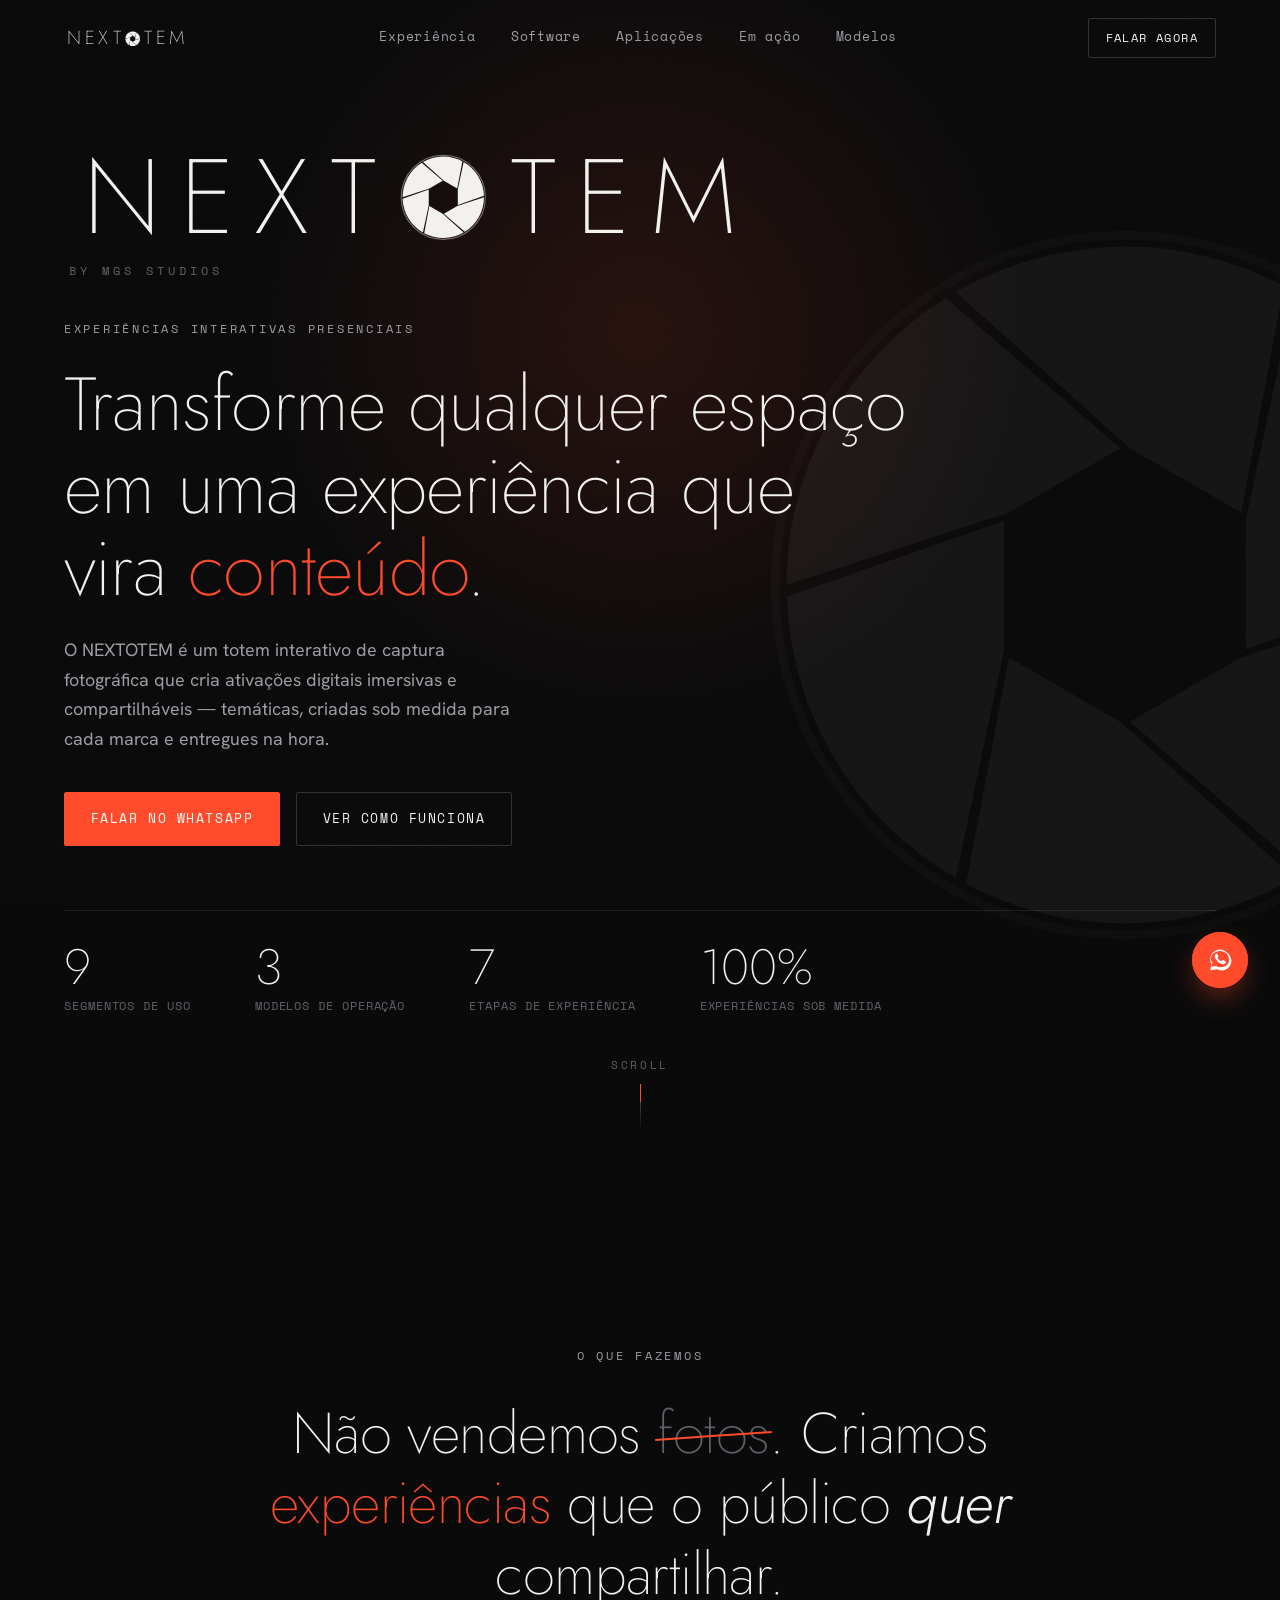
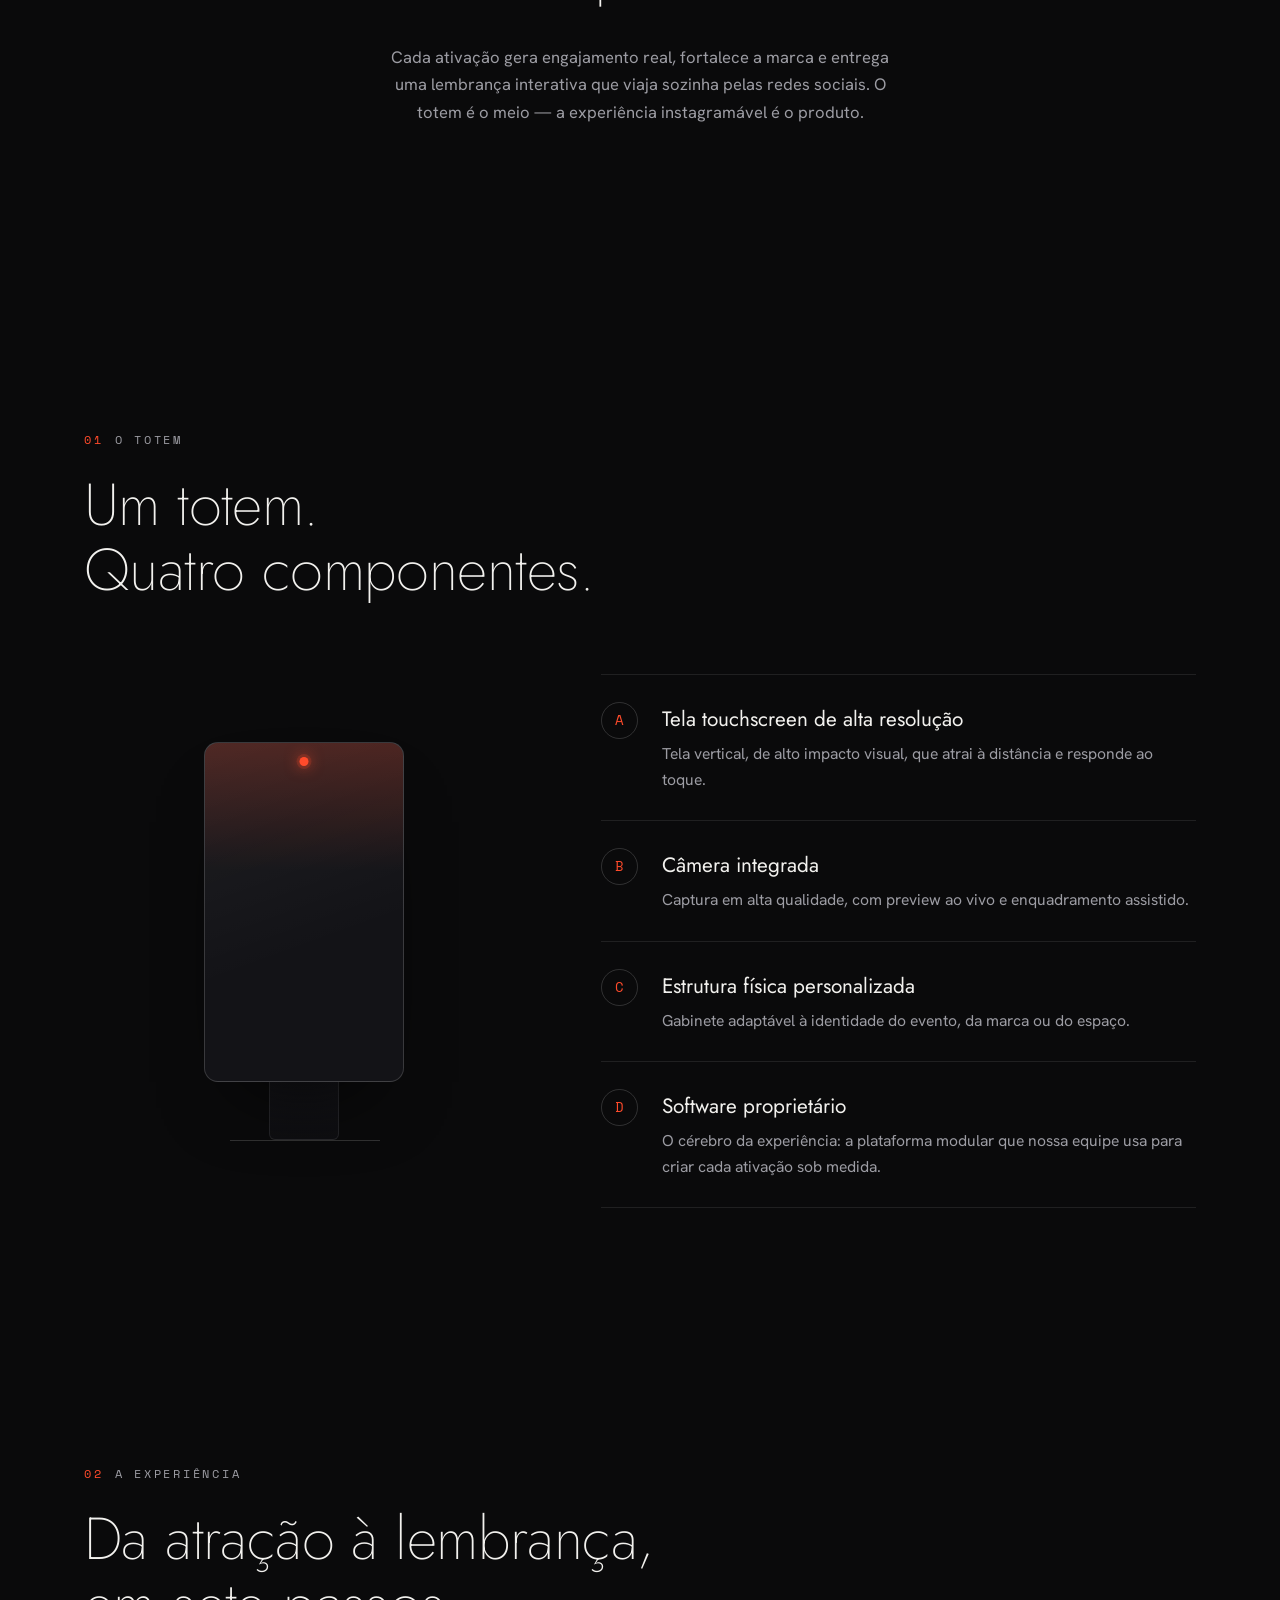
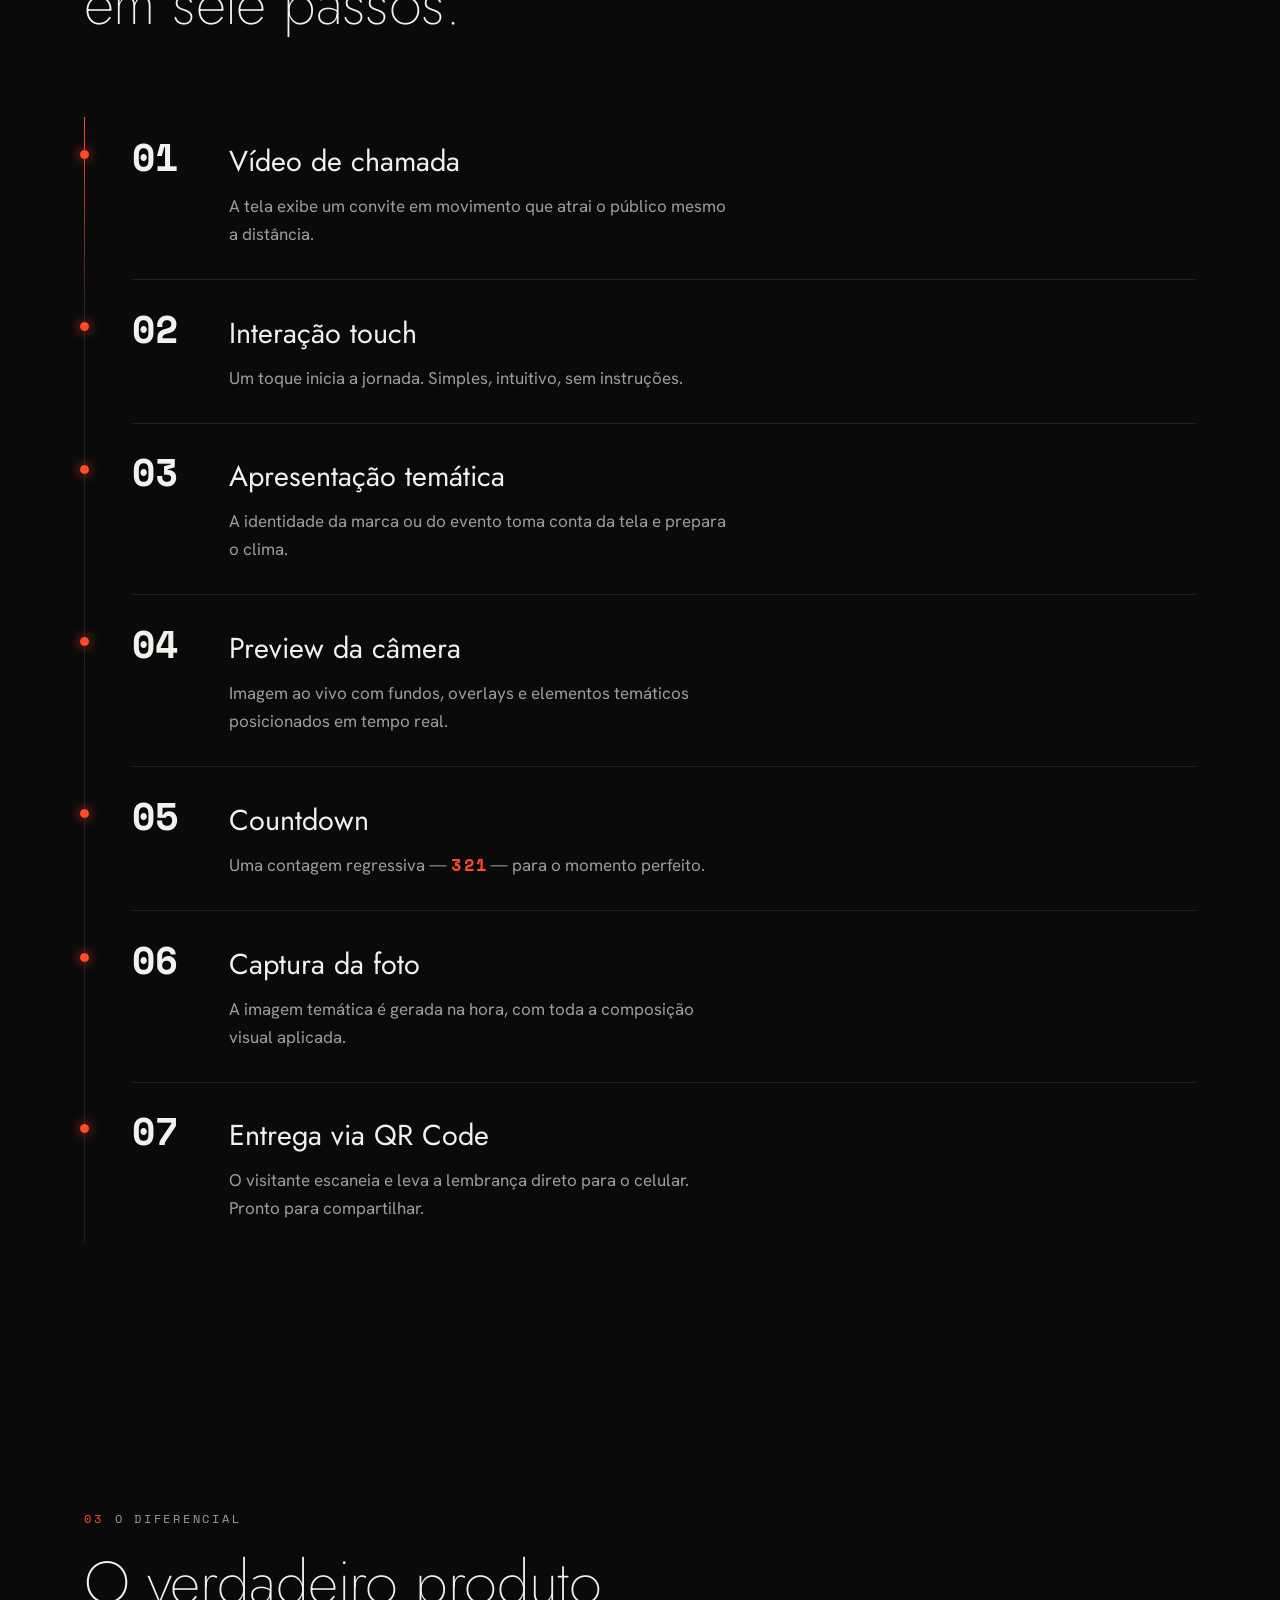
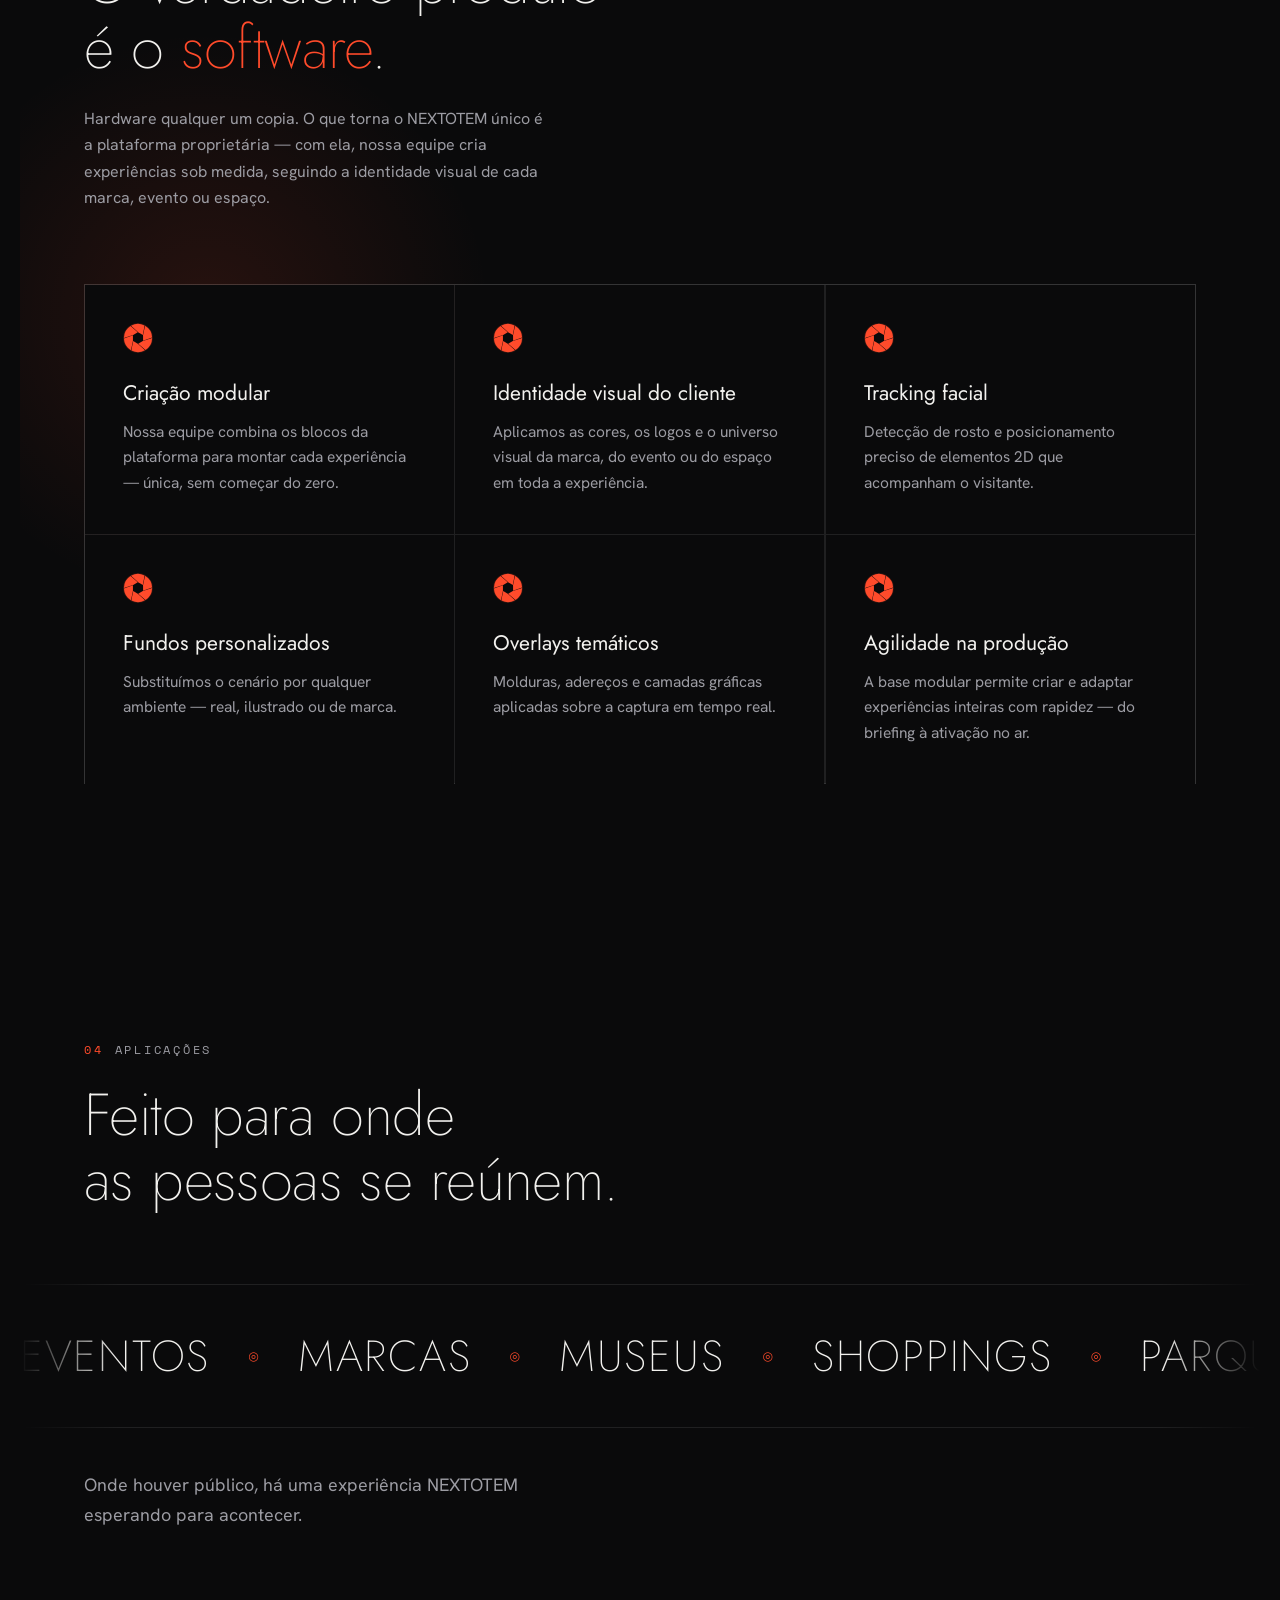
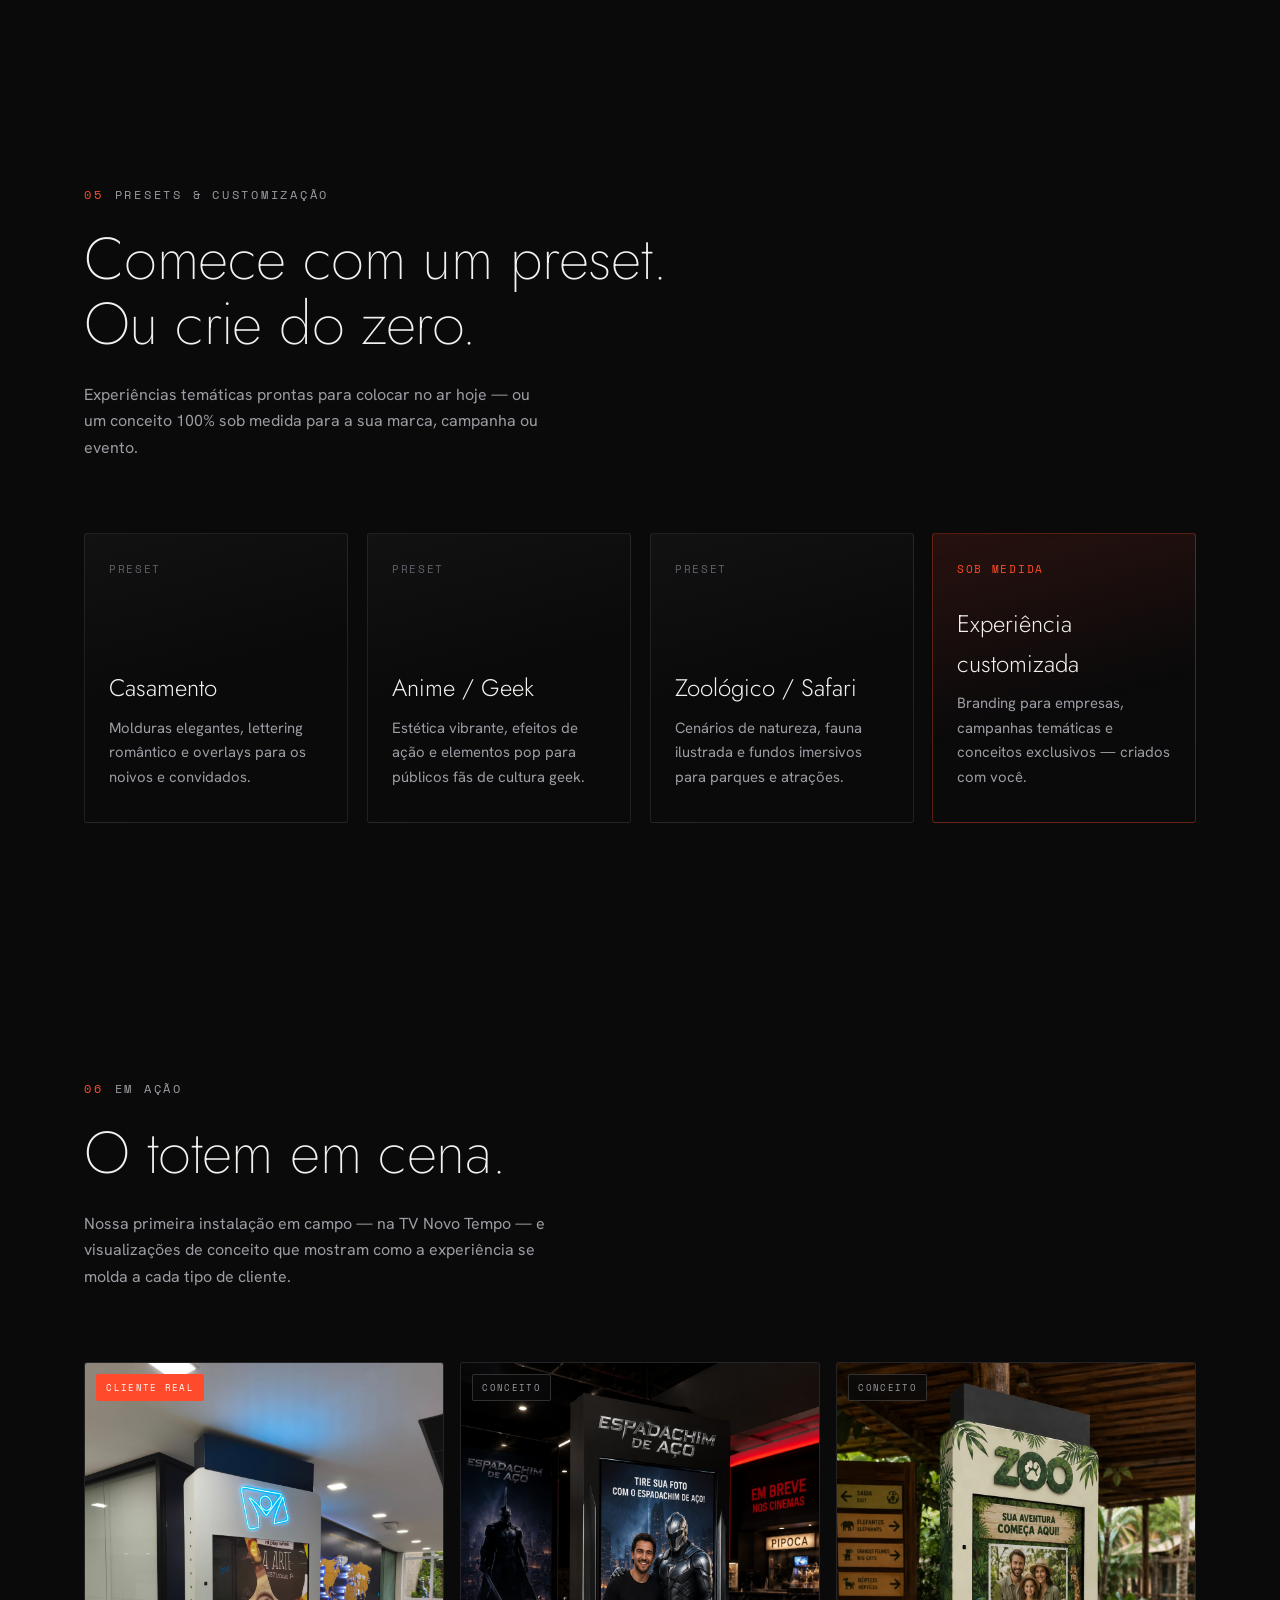
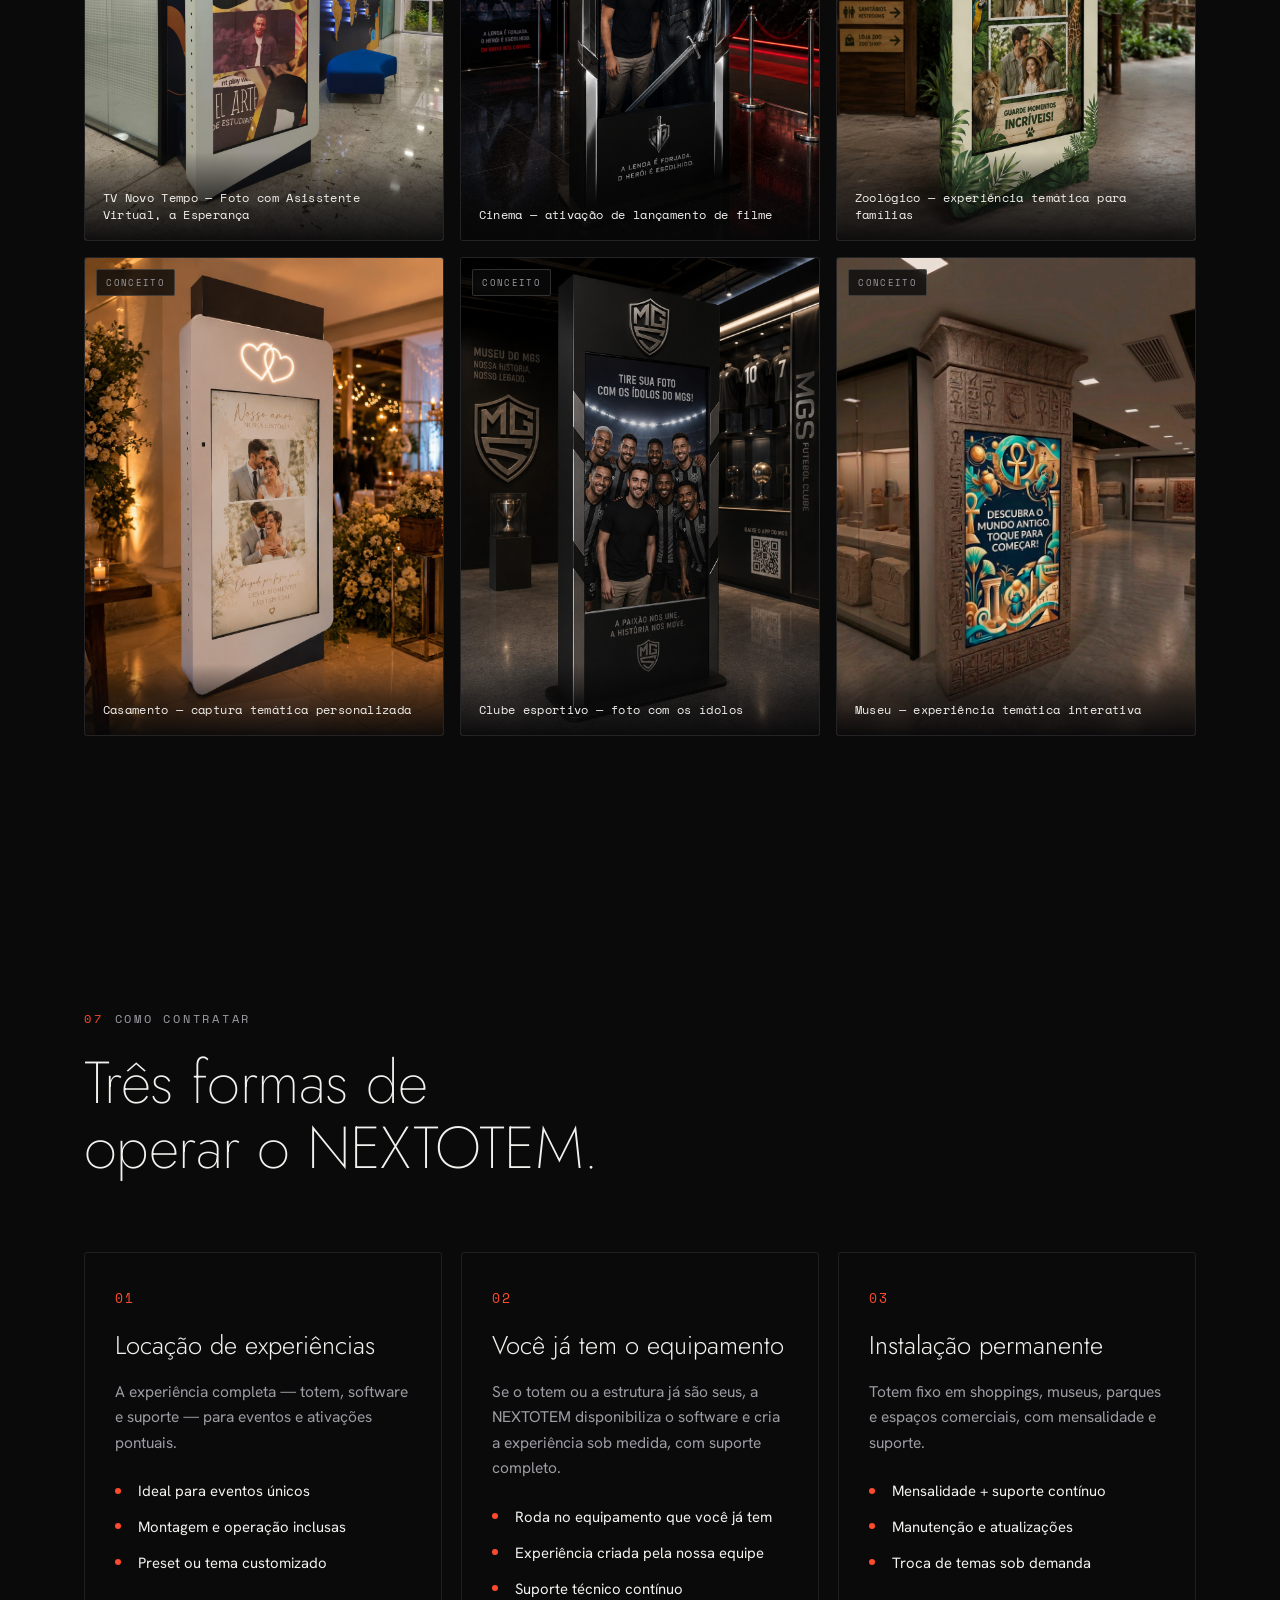
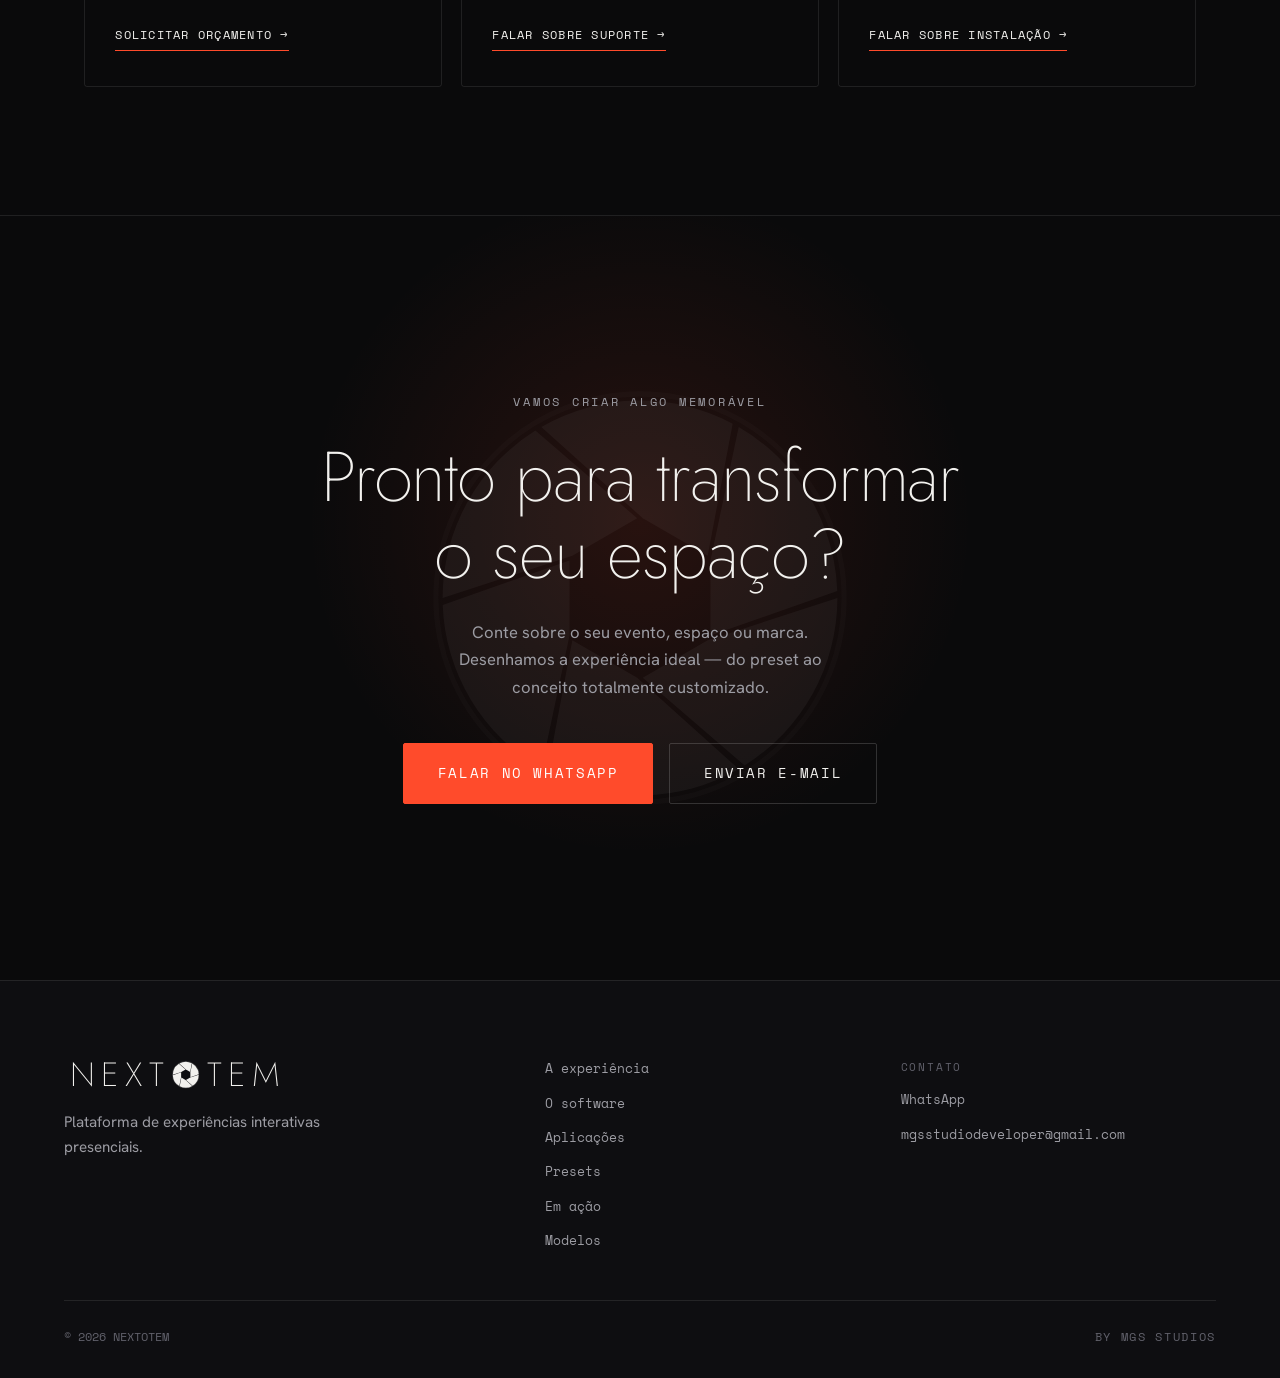
==== nextotem/index.html @ d9cb8518 "totem" ====
<!DOCTYPE html>
<html lang="pt-BR">
<head>
  <meta charset="UTF-8" />
  <meta name="viewport" content="width=device-width, initial-scale=1.0" />
  <title>NEXTOTEM — Experiências interativas presenciais</title>
  <meta name="description" content="O NEXTOTEM transforma espaços físicos em ativações digitais imersivas e compartilháveis. Totem interativo de captura fotográfica com software modular para eventos, marcas e instalações permanentes." />
  <meta name="theme-color" content="#0A0A0B" />

  <!-- Social / compartilhamento -->
  <meta property="og:type" content="website" />
  <meta property="og:url" content="https://renanmgs.github.io/nextotem/" />
  <meta property="og:title" content="NEXTOTEM — Experiências interativas presenciais" />
  <meta property="og:description" content="Transforme qualquer espaço em uma experiência que vira conteúdo. Totem interativo + software modular de captura fotográfica." />
  <meta property="og:image" content="https://renanmgs.github.io/nextotem/assets/og-image.png" />
  <meta name="twitter:card" content="summary_large_image" />

  <link rel="icon" type="image/svg+xml" href="favicon.svg" />

  <!-- Tipografia -->
  <link rel="preconnect" href="https://fonts.googleapis.com" />
  <link rel="preconnect" href="https://fonts.gstatic.com" crossorigin />
  <link href="https://fonts.googleapis.com/css2?family=Jost:wght@100;200;300;400;500&family=Hanken+Grotesk:wght@300;400;500;600&family=Space+Mono:wght@400;700&display=swap" rel="stylesheet" />

  <link rel="stylesheet" href="styles.css" />
</head>
<body>

<!-- ============================================================
     SVG reutilizável — íris de câmera (motivo da marca)
     ============================================================ -->
<svg width="0" height="0" aria-hidden="true" style="position:absolute">
  <defs>
    <symbol id="aperture" viewBox="0 0 100 100">
      <g class="aperture-blades">
        <path class="blade" d="M97 50 A47 47 0 0 1 74.91 89.86 L50.66 68.99 L66.11 60.07 Z" />
        <path class="blade" d="M97 50 A47 47 0 0 1 74.91 89.86 L50.66 68.99 L66.11 60.07 Z" transform="rotate(60 50 50)" />
        <path class="blade" d="M97 50 A47 47 0 0 1 74.91 89.86 L50.66 68.99 L66.11 60.07 Z" transform="rotate(120 50 50)" />
        <path class="blade" d="M97 50 A47 47 0 0 1 74.91 89.86 L50.66 68.99 L66.11 60.07 Z" transform="rotate(180 50 50)" />
        <path class="blade" d="M97 50 A47 47 0 0 1 74.91 89.86 L50.66 68.99 L66.11 60.07 Z" transform="rotate(240 50 50)" />
        <path class="blade" d="M97 50 A47 47 0 0 1 74.91 89.86 L50.66 68.99 L66.11 60.07 Z" transform="rotate(300 50 50)" />
      </g>
      <circle cx="50" cy="50" r="48.6" fill="none" stroke="currentColor" stroke-width="1.2" opacity="0.45" />
    </symbol>
  </defs>
</svg>

<!-- Texturas de fundo -->
<div class="grain" aria-hidden="true"></div>

<!-- ============================================================
     NAVEGAÇÃO
     ============================================================ -->
<header class="nav" id="nav">
  <a href="#topo" class="nav__brand" aria-label="NEXTOTEM — início">
    <span class="wordmark wordmark--sm">
      <span>NEXT</span>
      <svg class="wordmark__o" aria-hidden="true"><use href="#aperture" /></svg>
      <span>TEM</span>
    </span>
  </a>

  <nav class="nav__links" aria-label="Seções">
    <a href="#experiencia">Experiência</a>
    <a href="#software">Software</a>
    <a href="#aplicacoes">Aplicações</a>
    <a href="#em-acao">Em ação</a>
    <a href="#modelos">Modelos</a>
  </nav>

  <div class="nav__actions">
    <a href="#contato" class="btn btn--ghost btn--sm" data-whatsapp>Falar agora</a>
  </div>

  <button class="nav__toggle" id="navToggle" aria-label="Abrir menu" aria-expanded="false">
    <span></span><span></span>
  </button>
</header>

<!-- Menu mobile -->
<div class="mobile-menu" id="mobileMenu" aria-hidden="true">
  <a href="#experiencia">Experiência</a>
  <a href="#software">Software</a>
  <a href="#aplicacoes">Aplicações</a>
  <a href="#presets">Presets</a>
  <a href="#em-acao">Em ação</a>
  <a href="#modelos">Modelos</a>
  <a href="#contato" class="btn btn--solid" data-whatsapp>Falar no WhatsApp</a>
</div>

<main id="topo">

  <!-- ==========================================================
       HERO
       ========================================================== -->
  <section class="hero">
    <div class="hero__glow" aria-hidden="true"></div>
    <svg class="hero__aperture" aria-hidden="true"><use href="#aperture" /></svg>

    <div class="hero__inner">
      <div class="hero__wordmark reveal">
        <span class="wordmark wordmark--xl">
          <span>NEXT</span>
          <svg class="wordmark__o" aria-hidden="true"><use href="#aperture" /></svg>
          <span>TEM</span>
        </span>
        <span class="hero__bymgs">by MGS Studios</span>
      </div>

      <p class="eyebrow reveal" data-delay="1">Experiências interativas presenciais</p>

      <h1 class="hero__title reveal" data-delay="2">
        Transforme qualquer espaço<br />
        em uma experiência que<br />
        vira <span class="accent">conteúdo</span>.
      </h1>

      <p class="hero__lead reveal" data-delay="3">
        O NEXTOTEM é um totem interativo de captura fotográfica que cria
        ativações digitais imersivas e compartilháveis — temáticas,
        criadas sob medida para cada marca e entregues na hora.
      </p>

      <div class="hero__cta reveal" data-delay="4">
        <a href="#contato" class="btn btn--solid" data-whatsapp>Falar no WhatsApp</a>
        <a href="#experiencia" class="btn btn--ghost">Ver como funciona</a>
      </div>

      <ul class="hero__stats reveal" data-delay="5">
        <li><strong>9</strong><span>segmentos de uso</span></li>
        <li><strong>3</strong><span>modelos de operação</span></li>
        <li><strong>7</strong><span>etapas de experiência</span></li>
        <li><strong>100%</strong><span>experiências sob medida</span></li>
      </ul>
    </div>

    <a href="#manifesto" class="hero__scroll" aria-label="Rolar para baixo">
      <span>scroll</span>
      <span class="hero__scroll-line" aria-hidden="true"></span>
    </a>
  </section>

  <!-- ==========================================================
       MANIFESTO
       ========================================================== -->
  <section class="manifesto" id="manifesto">
    <p class="eyebrow reveal">O que fazemos</p>
    <h2 class="manifesto__text reveal">
      Não vendemos <span class="strike">fotos</span>.
      Criamos <span class="accent">experiências</span> que o público
      <em>quer</em> compartilhar.
    </h2>
    <p class="manifesto__sub reveal">
      Cada ativação gera engajamento real, fortalece a marca e entrega uma
      lembrança interativa que viaja sozinha pelas redes sociais. O totem é
      o meio — a experiência instagramável é o produto.
    </p>
  </section>

  <!-- ==========================================================
       ANATOMIA DO TOTEM
       ========================================================== -->
  <section class="section anatomy" id="totem">
    <div class="section__head">
      <p class="eyebrow reveal"><span class="num">01</span> O totem</p>
      <h2 class="section__title reveal">Um totem.<br />Quatro componentes.</h2>
    </div>

    <div class="anatomy__grid">
      <div class="anatomy__viz reveal" aria-hidden="true">
        <div class="totem-shape">
          <div class="totem-shape__screen">
            <span class="totem-shape__cam"></span>
            <div class="totem-shape__scan"></div>
          </div>
          <div class="totem-shape__base"></div>
        </div>
      </div>

      <ol class="anatomy__list">
        <li class="anatomy__item reveal">
          <span class="anatomy__idx">A</span>
          <div>
            <h3>Tela touchscreen de alta resolução</h3>
            <p>Tela vertical, de alto impacto visual, que atrai à distância e responde ao toque.</p>
          </div>
        </li>
        <li class="anatomy__item reveal">
          <span class="anatomy__idx">B</span>
          <div>
            <h3>Câmera integrada</h3>
            <p>Captura em alta qualidade, com preview ao vivo e enquadramento assistido.</p>
          </div>
        </li>
        <li class="anatomy__item reveal">
          <span class="anatomy__idx">C</span>
          <div>
            <h3>Estrutura física personalizada</h3>
            <p>Gabinete adaptável à identidade do evento, da marca ou do espaço.</p>
          </div>
        </li>
        <li class="anatomy__item reveal">
          <span class="anatomy__idx">D</span>
          <div>
            <h3>Software proprietário</h3>
            <p>O cérebro da experiência: a plataforma modular que nossa equipe usa para criar cada ativação sob medida.</p>
          </div>
        </li>
      </ol>
    </div>
  </section>

  <!-- ==========================================================
       A EXPERIÊNCIA — FLUXO DE 7 PASSOS
       ========================================================== -->
  <section class="section flow" id="experiencia">
    <div class="section__head">
      <p class="eyebrow reveal"><span class="num">02</span> A experiência</p>
      <h2 class="section__title reveal">Da atração à lembrança,<br />em sete passos.</h2>
    </div>

    <ol class="flow__steps">
      <li class="flow__step reveal">
        <span class="flow__num">01</span>
        <div class="flow__body">
          <h3>Vídeo de chamada</h3>
          <p>A tela exibe um convite em movimento que atrai o público mesmo a distância.</p>
        </div>
      </li>
      <li class="flow__step reveal">
        <span class="flow__num">02</span>
        <div class="flow__body">
          <h3>Interação touch</h3>
          <p>Um toque inicia a jornada. Simples, intuitivo, sem instruções.</p>
        </div>
      </li>
      <li class="flow__step reveal">
        <span class="flow__num">03</span>
        <div class="flow__body">
          <h3>Apresentação temática</h3>
          <p>A identidade da marca ou do evento toma conta da tela e prepara o clima.</p>
        </div>
      </li>
      <li class="flow__step reveal">
        <span class="flow__num">04</span>
        <div class="flow__body">
          <h3>Preview da câmera</h3>
          <p>Imagem ao vivo com fundos, overlays e elementos temáticos posicionados em tempo real.</p>
        </div>
      </li>
      <li class="flow__step flow__step--count reveal">
        <span class="flow__num">05</span>
        <div class="flow__body">
          <h3>Countdown</h3>
          <p>Uma contagem regressiva — <span class="countdown" aria-hidden="true"><b>3</b><b>2</b><b>1</b></span> — para o momento perfeito.</p>
        </div>
      </li>
      <li class="flow__step reveal">
        <span class="flow__num">06</span>
        <div class="flow__body">
          <h3>Captura da foto</h3>
          <p>A imagem temática é gerada na hora, com toda a composição visual aplicada.</p>
        </div>
      </li>
      <li class="flow__step flow__step--last reveal">
        <span class="flow__num">07</span>
        <div class="flow__body">
          <h3>Entrega via QR Code</h3>
          <p>O visitante escaneia e leva a lembrança direto para o celular. Pronto para compartilhar.</p>
        </div>
      </li>
    </ol>
  </section>

  <!-- ==========================================================
       O SOFTWARE — DIFERENCIAL
       ========================================================== -->
  <section class="section software" id="software">
    <div class="software__glow" aria-hidden="true"></div>
    <div class="section__head">
      <p class="eyebrow reveal"><span class="num">03</span> O diferencial</p>
      <h2 class="section__title reveal">O verdadeiro produto<br />é o <span class="accent">software</span>.</h2>
      <p class="section__intro reveal">
        Hardware qualquer um copia. O que torna o NEXTOTEM único é a plataforma
        proprietária — com ela, nossa equipe cria experiências sob medida,
        seguindo a identidade visual de cada marca, evento ou espaço.
      </p>
    </div>

    <div class="feature-grid">
      <article class="feature reveal">
        <svg class="feature__icon" aria-hidden="true"><use href="#aperture" /></svg>
        <h3>Criação modular</h3>
        <p>Nossa equipe combina os blocos da plataforma para montar cada experiência — única, sem começar do zero.</p>
      </article>
      <article class="feature reveal">
        <svg class="feature__icon" aria-hidden="true"><use href="#aperture" /></svg>
        <h3>Identidade visual do cliente</h3>
        <p>Aplicamos as cores, os logos e o universo visual da marca, do evento ou do espaço em toda a experiência.</p>
      </article>
      <article class="feature reveal">
        <svg class="feature__icon" aria-hidden="true"><use href="#aperture" /></svg>
        <h3>Tracking facial</h3>
        <p>Detecção de rosto e posicionamento preciso de elementos 2D que acompanham o visitante.</p>
      </article>
      <article class="feature reveal">
        <svg class="feature__icon" aria-hidden="true"><use href="#aperture" /></svg>
        <h3>Fundos personalizados</h3>
        <p>Substituímos o cenário por qualquer ambiente — real, ilustrado ou de marca.</p>
      </article>
      <article class="feature reveal">
        <svg class="feature__icon" aria-hidden="true"><use href="#aperture" /></svg>
        <h3>Overlays temáticos</h3>
        <p>Molduras, adereços e camadas gráficas aplicadas sobre a captura em tempo real.</p>
      </article>
      <article class="feature reveal">
        <svg class="feature__icon" aria-hidden="true"><use href="#aperture" /></svg>
        <h3>Agilidade na produção</h3>
        <p>A base modular permite criar e adaptar experiências inteiras com rapidez — do briefing à ativação no ar.</p>
      </article>
    </div>
  </section>

  <!-- ==========================================================
       APLICAÇÕES — MARQUEE
       ========================================================== -->
  <section class="section applications" id="aplicacoes">
    <div class="section__head">
      <p class="eyebrow reveal"><span class="num">04</span> Aplicações</p>
      <h2 class="section__title reveal">Feito para onde<br />as pessoas se reúnem.</h2>
    </div>

    <div class="marquee" aria-label="Segmentos de aplicação">
      <div class="marquee__track">
        <span>Eventos</span><span class="dot">&#9678;</span>
        <span>Marcas</span><span class="dot">&#9678;</span>
        <span>Museus</span><span class="dot">&#9678;</span>
        <span>Shoppings</span><span class="dot">&#9678;</span>
        <span>Parques</span><span class="dot">&#9678;</span>
        <span>Estádios</span><span class="dot">&#9678;</span>
        <span>Cinemas</span><span class="dot">&#9678;</span>
        <span>Igrejas</span><span class="dot">&#9678;</span>
        <span>Ativações promocionais</span><span class="dot">&#9678;</span>
        <!-- duplicado para loop contínuo -->
        <span aria-hidden="true">Eventos</span><span class="dot" aria-hidden="true">&#9678;</span>
        <span aria-hidden="true">Marcas</span><span class="dot" aria-hidden="true">&#9678;</span>
        <span aria-hidden="true">Museus</span><span class="dot" aria-hidden="true">&#9678;</span>
        <span aria-hidden="true">Shoppings</span><span class="dot" aria-hidden="true">&#9678;</span>
        <span aria-hidden="true">Parques</span><span class="dot" aria-hidden="true">&#9678;</span>
        <span aria-hidden="true">Estádios</span><span class="dot" aria-hidden="true">&#9678;</span>
        <span aria-hidden="true">Cinemas</span><span class="dot" aria-hidden="true">&#9678;</span>
        <span aria-hidden="true">Igrejas</span><span class="dot" aria-hidden="true">&#9678;</span>
        <span aria-hidden="true">Ativações promocionais</span><span class="dot" aria-hidden="true">&#9678;</span>
      </div>
    </div>

    <p class="applications__note reveal">
      Onde houver público, há uma experiência NEXTOTEM esperando para acontecer.
    </p>
  </section>

  <!-- ==========================================================
       PRESETS
       ========================================================== -->
  <section class="section presets" id="presets">
    <div class="section__head">
      <p class="eyebrow reveal"><span class="num">05</span> Presets &amp; customização</p>
      <h2 class="section__title reveal">Comece com um preset.<br />Ou crie do zero.</h2>
      <p class="section__intro reveal">
        Experiências temáticas prontas para colocar no ar hoje — ou um conceito
        100% sob medida para a sua marca, campanha ou evento.
      </p>
    </div>

    <div class="presets__grid">
      <article class="preset-card reveal">
        <span class="preset-card__tag">Preset</span>
        <h3>Casamento</h3>
        <p>Molduras elegantes, lettering romântico e overlays para os noivos e convidados.</p>
      </article>
      <article class="preset-card reveal">
        <span class="preset-card__tag">Preset</span>
        <h3>Anime / Geek</h3>
        <p>Estética vibrante, efeitos de ação e elementos pop para públicos fãs de cultura geek.</p>
      </article>
      <article class="preset-card reveal">
        <span class="preset-card__tag">Preset</span>
        <h3>Zoológico / Safari</h3>
        <p>Cenários de natureza, fauna ilustrada e fundos imersivos para parques e atrações.</p>
      </article>
      <article class="preset-card preset-card--custom reveal">
        <span class="preset-card__tag preset-card__tag--accent">Sob medida</span>
        <h3>Experiência customizada</h3>
        <p>Branding para empresas, campanhas temáticas e conceitos exclusivos — criados com você.</p>
      </article>
    </div>
  </section>

  <!-- ==========================================================
       EM AÇÃO — O TOTEM EM CENA
       ==========================================================
       Galeria masonry: cada mídia mantém sua proporção original,
       sem corte. As imagens ficam em  assets/showcase/

       Cada <figure class="shot"> tem:
         - <span class="shot__tag">                  -> selo "Conceito"
           <span class="shot__tag shot__tag--real">  -> selo "Cliente real"
         - <img class="shot__img">                   -> a imagem
         - <figcaption class="shot__cap">            -> a legenda

       Para usar VÍDEO no lugar da imagem, troque o <img> por:
         <video class="shot__img" autoplay muted loop playsinline
                preload="metadata" poster="assets/showcase/capa.jpg">
           <source src="assets/showcase/arquivo.webm" type="video/webm">
         </video>
       ========================================================== -->
  <section class="section showcase" id="em-acao">
    <div class="section__head">
      <p class="eyebrow reveal"><span class="num">06</span> Em ação</p>
      <h2 class="section__title reveal">O totem em cena.</h2>
      <p class="section__intro reveal">
        Nossa primeira instalação em campo — na TV Novo Tempo — e visualizações
        de conceito que mostram como a experiência se molda a cada tipo de cliente.
      </p>
    </div>

    <div class="shot-grid">
      <figure class="shot reveal">
        <span class="shot__tag shot__tag--real">Cliente real</span>
        <div class="shot__media">
          <img class="shot__img" src="assets/showcase/totem_NT.jpeg"
               alt="Totem NEXTOTEM instalado no hall da TV Novo Tempo" loading="lazy">
        </div>
        <figcaption class="shot__cap">TV Novo Tempo — Foto com Asisstente Virtual, a Esperança</figcaption>
      </figure>

      <figure class="shot reveal">
        <span class="shot__tag">Conceito</span>
        <div class="shot__media">
          <img class="shot__img" src="assets/showcase/casamento.jpg"
               alt="Totem NEXTOTEM com tema de casamento em uma recepção" loading="lazy">
        </div>
        <figcaption class="shot__cap">Casamento — captura temática personalizada</figcaption>
      </figure>

      <figure class="shot reveal">
        <span class="shot__tag">Conceito</span>
        <div class="shot__media">
          <img class="shot__img" src="assets/showcase/cinema.jpg"
               alt="Totem NEXTOTEM em ação de lançamento de filme em um cinema" loading="lazy">
        </div>
        <figcaption class="shot__cap">Cinema — ativação de lançamento de filme</figcaption>
      </figure>

      <figure class="shot reveal">
        <span class="shot__tag">Conceito</span>
        <div class="shot__media">
          <img class="shot__img" src="assets/showcase/time.jpg"
               alt="Totem NEXTOTEM com tema de clube de futebol" loading="lazy">
        </div>
        <figcaption class="shot__cap">Clube esportivo — foto com os ídolos</figcaption>
      </figure>

      <figure class="shot reveal">
        <span class="shot__tag">Conceito</span>
        <div class="shot__media">
          <img class="shot__img" src="assets/showcase/zoo.jpg"
               alt="Totem NEXTOTEM com tema de zoológico" loading="lazy">
        </div>
        <figcaption class="shot__cap">Zoológico — experiência temática para famílias</figcaption>
      </figure>

      <figure class="shot reveal">
        <span class="shot__tag">Conceito</span>
        <div class="shot__media">
          <img class="shot__img" src="assets/showcase/museu.jpg"
               alt="Totem NEXTOTEM com tema de museu e mundo antigo" loading="lazy">
        </div>
        <figcaption class="shot__cap">Museu — experiência temática interativa</figcaption>
      </figure>
    </div>
  </section>

  <!-- ==========================================================
       MODELOS DE CONTRATAÇÃO
       ========================================================== -->
  <section class="section models" id="modelos">
    <div class="section__head">
      <p class="eyebrow reveal"><span class="num">07</span> Como contratar</p>
      <h2 class="section__title reveal">Três formas de<br />operar o NEXTOTEM.</h2>
    </div>

    <div class="models__grid">
      <article class="model-card reveal">
        <span class="model-card__num">01</span>
        <h3>Locação de experiências</h3>
        <p>A experiência completa — totem, software e suporte — para eventos e ativações pontuais.</p>
        <ul>
          <li>Ideal para eventos únicos</li>
          <li>Montagem e operação inclusas</li>
          <li>Preset ou tema customizado</li>
        </ul>
        <a href="#contato" class="model-card__link" data-whatsapp>Solicitar orçamento</a>
      </article>

      <article class="model-card reveal">
        <span class="model-card__num">02</span>
        <h3>Você já tem o equipamento</h3>
        <p>Se o totem ou a estrutura já são seus, a NEXTOTEM disponibiliza o software e cria a experiência sob medida, com suporte completo.</p>
        <ul>
          <li>Roda no equipamento que você já tem</li>
          <li>Experiência criada pela nossa equipe</li>
          <li>Suporte técnico contínuo</li>
        </ul>
        <a href="#contato" class="model-card__link" data-whatsapp>Falar sobre suporte</a>
      </article>

      <article class="model-card reveal">
        <span class="model-card__num">03</span>
        <h3>Instalação permanente</h3>
        <p>Totem fixo em shoppings, museus, parques e espaços comerciais, com mensalidade e suporte.</p>
        <ul>
          <li>Mensalidade + suporte contínuo</li>
          <li>Manutenção e atualizações</li>
          <li>Troca de temas sob demanda</li>
        </ul>
        <a href="#contato" class="model-card__link" data-whatsapp>Falar sobre instalação</a>
      </article>
    </div>
  </section>

  <!-- ==========================================================
       CTA FINAL
       ========================================================== -->
  <section class="cta" id="contato">
    <div class="cta__glow" aria-hidden="true"></div>
    <svg class="cta__aperture" aria-hidden="true"><use href="#aperture" /></svg>

    <div class="cta__inner">
      <p class="eyebrow reveal">Vamos criar algo memorável</p>
      <h2 class="cta__title reveal">
        Pronto para transformar<br />o seu espaço?
      </h2>
      <p class="cta__lead reveal">
        Conte sobre o seu evento, espaço ou marca. Desenhamos a experiência
        ideal — do preset ao conceito totalmente customizado.
      </p>
      <div class="cta__buttons reveal">
        <a href="#" class="btn btn--solid btn--lg" data-whatsapp>Falar no WhatsApp</a>
        <a href="#" class="btn btn--ghost btn--lg" data-email>Enviar e-mail</a>
      </div>
    </div>
  </section>

</main>

<!-- ============================================================
     FOOTER
     ============================================================ -->
<footer class="footer">
  <div class="footer__top">
    <div class="footer__brand">
      <span class="wordmark wordmark--md">
        <span>NEXT</span>
        <svg class="wordmark__o" aria-hidden="true"><use href="#aperture" /></svg>
        <span>TEM</span>
      </span>
      <p class="footer__tagline">
        Plataforma de experiências interativas presenciais.
      </p>
    </div>

    <nav class="footer__nav" aria-label="Rodapé">
      <a href="#experiencia">A experiência</a>
      <a href="#software">O software</a>
      <a href="#aplicacoes">Aplicações</a>
      <a href="#presets">Presets</a>
      <a href="#em-acao">Em ação</a>
      <a href="#modelos">Modelos</a>
    </nav>

    <div class="footer__contact">
      <span class="footer__label">Contato</span>
      <a href="#" data-whatsapp>WhatsApp</a>
      <a href="#" data-email data-email-text>E-mail</a>
    </div>
  </div>

  <div class="footer__bottom">
    <span>&copy; <span id="year">2026</span> NEXTOTEM</span>
    <span class="footer__mgs">by MGS Studios</span>
  </div>
</footer>

<!-- Botão flutuante de WhatsApp -->
<a href="#" class="fab" data-whatsapp aria-label="Falar no WhatsApp">
  <svg viewBox="0 0 32 32" aria-hidden="true" width="26" height="26">
    <path fill="currentColor" d="M16 3C9.4 3 4 8.4 4 15c0 2.1.6 4.2 1.6 6L4 29l8.2-1.6c1.8.9 3.8 1.4 5.8 1.4 6.6 0 12-5.4 12-12S22.6 3 16 3zm0 21.8c-1.8 0-3.5-.5-5-1.3l-.4-.2-4.9.9.9-4.8-.3-.4c-1-1.6-1.5-3.4-1.5-5.2C4.8 9.5 9.5 4.8 16 4.8S27.2 9.5 27.2 16 22.5 24.8 16 24.8zm6.1-7.9c-.3-.2-1.9-.9-2.2-1-.3-.1-.5-.2-.8.2-.2.3-.8 1-1 1.2-.2.2-.4.2-.7.1-.3-.2-1.4-.5-2.6-1.6-1-.9-1.6-2-1.8-2.3-.2-.3 0-.5.1-.7l.5-.6c.2-.2.2-.3.3-.5.1-.2 0-.4 0-.6l-1-2.3c-.2-.6-.5-.5-.7-.5h-.6c-.2 0-.6.1-.9.4-.3.3-1.2 1.2-1.2 2.9s1.2 3.4 1.4 3.6c.2.2 2.4 3.7 5.8 5.1 2.9 1.2 3.5 1 4.1.9.6-.1 1.9-.8 2.2-1.5.3-.8.3-1.4.2-1.5-.1-.2-.3-.2-.6-.4z"/>
  </svg>
</a>

<script src="script.js"></script>
</body>
</html>
---- nextotem/styles.css ----
/* ============================================================
   NEXTOTEM — Landing page
   Estética: editorial cinematográfico, monocromático + vermelhão
   ============================================================ */

/* ---------- Tokens ---------- */
:root {
  --bg:        #0A0A0B;
  --bg-2:      #0E0E11;
  --bg-3:      #131317;
  --ink:       #F2F1EE;
  --ink-2:     #9C9CA3;
  --ink-3:     #61616B;
  --line:      rgba(255, 255, 255, 0.09);
  --line-2:    rgba(255, 255, 255, 0.16);
  --accent:    #FF4B2B;
  --accent-2:  #FF7A52;
  --accent-soft: rgba(255, 75, 43, 0.12);

  --font-display: 'Jost', system-ui, sans-serif;
  --font-body:    'Hanken Grotesk', system-ui, sans-serif;
  --font-mono:    'Space Mono', ui-monospace, monospace;

  --maxw: 1240px;
  --pad:  clamp(1.25rem, 5vw, 5rem);
  --ease: cubic-bezier(0.22, 1, 0.36, 1);
}

/* ---------- Reset ---------- */
*, *::before, *::after { box-sizing: border-box; margin: 0; padding: 0; }

html {
  scroll-behavior: smooth;
  scroll-padding-top: 6rem;
  -webkit-text-size-adjust: 100%;
}

body {
  background: var(--bg);
  color: var(--ink);
  font-family: var(--font-body);
  font-weight: 400;
  font-size: 1.0625rem;
  line-height: 1.65;
  overflow-x: hidden;
  -webkit-font-smoothing: antialiased;
  -moz-osx-font-smoothing: grayscale;
}

img, svg { display: block; max-width: 100%; }
a { color: inherit; text-decoration: none; }
ul, ol { list-style: none; }
button { font: inherit; color: inherit; cursor: pointer; background: none; border: 0; }

::selection { background: var(--accent); color: #fff; }

/* ---------- Textura de grão ---------- */
.grain {
  position: fixed;
  inset: 0;
  z-index: 9000;
  pointer-events: none;
  opacity: 0.04;
  mix-blend-mode: overlay;
  background-image: url("data:image/svg+xml,%3Csvg xmlns='http://www.w3.org/2000/svg' width='160' height='160'%3E%3Cfilter id='n'%3E%3CfeTurbulence type='fractalNoise' baseFrequency='0.82' numOctaves='3' stitchTiles='stitch'/%3E%3C/filter%3E%3Crect width='100%25' height='100%25' filter='url(%23n)'/%3E%3C/svg%3E");
}

/* ============================================================
   ÍRIS DE CÂMERA — motivo da marca
   (fill/stroke são herdados para dentro do shadow tree do <use>)
   ============================================================ */
.wordmark__o,
.hero__aperture,
.cta__aperture,
.feature__icon { fill: currentColor; }

/* ---------- Wordmark NEXTOTEM ---------- */
.wordmark {
  display: inline-flex;
  align-items: center;
  font-family: var(--font-display);
  font-weight: 200;
  text-transform: uppercase;
  white-space: nowrap;
  line-height: 1;
}
.wordmark span { letter-spacing: 0.18em; padding-left: 0.18em; }
.wordmark__o {
  width: 0.82em;
  height: 0.82em;
  color: inherit;
  flex: none;
  margin: 0 0.04em;
  transition: transform 0.9s var(--ease);
}
.wordmark--xl { font-size: clamp(2.7rem, 9vw, 6.6rem); }
.wordmark--md { font-size: clamp(1.5rem, 3.5vw, 2.1rem); }
.wordmark--sm { font-size: 1.18rem; }
.nav__brand:hover .wordmark__o,
.footer__brand:hover .wordmark__o { transform: rotate(120deg); }

/* ============================================================
   UTILITÁRIOS
   ============================================================ */
.eyebrow {
  font-family: var(--font-mono);
  font-size: 0.78rem;
  letter-spacing: 0.22em;
  text-transform: uppercase;
  color: var(--ink-2);
  display: flex;
  align-items: center;
  gap: 0.7rem;
}
.eyebrow .num { color: var(--accent); }
.accent { color: var(--accent); }
.strike {
  position: relative;
  color: var(--ink-3);
}
.strike::after {
  content: "";
  position: absolute;
  left: -2%;
  right: -2%;
  top: 52%;
  height: 2px;
  background: var(--accent);
  transform: rotate(-4deg);
}

/* ---------- Botões ---------- */
.btn {
  display: inline-flex;
  align-items: center;
  justify-content: center;
  gap: 0.5rem;
  font-family: var(--font-mono);
  font-size: 0.82rem;
  letter-spacing: 0.12em;
  text-transform: uppercase;
  padding: 0.95rem 1.6rem;
  border: 1px solid var(--line-2);
  border-radius: 2px;
  transition: background 0.35s var(--ease), color 0.35s var(--ease),
              border-color 0.35s var(--ease), transform 0.35s var(--ease);
}
.btn:hover { transform: translateY(-2px); }
.btn:active { transform: translateY(0); }
.btn--solid {
  background: var(--accent);
  border-color: var(--accent);
  color: #fff;
}
.btn--solid:hover { background: var(--accent-2); border-color: var(--accent-2); }
.btn--ghost { background: transparent; color: var(--ink); }
.btn--ghost:hover { border-color: var(--ink); background: rgba(255,255,255,0.04); }
.btn--sm { padding: 0.6rem 1.05rem; font-size: 0.74rem; }
.btn--lg { padding: 1.15rem 2.1rem; font-size: 0.86rem; }

/* ---------- Animação de revelação ---------- */
.reveal {
  opacity: 0;
  transform: translateY(26px);
  transition: opacity 0.9s var(--ease), transform 0.9s var(--ease);
  will-change: opacity, transform;
}
.reveal.is-in { opacity: 1; transform: none; }

/* ============================================================
   NAVEGAÇÃO
   ============================================================ */
.nav {
  position: fixed;
  top: 0; left: 0; right: 0;
  z-index: 100;
  display: flex;
  align-items: center;
  justify-content: space-between;
  padding: 1.1rem var(--pad);
  transition: background 0.4s var(--ease), border-color 0.4s var(--ease),
              padding 0.4s var(--ease);
  border-bottom: 1px solid transparent;
}
.nav.is-scrolled {
  background: rgba(10, 10, 11, 0.82);
  backdrop-filter: blur(14px);
  -webkit-backdrop-filter: blur(14px);
  border-bottom-color: var(--line);
  padding-top: 0.8rem;
  padding-bottom: 0.8rem;
}
.nav__links {
  display: flex;
  gap: 2.2rem;
  font-family: var(--font-mono);
  font-size: 0.8rem;
  letter-spacing: 0.06em;
}
.nav__links a {
  color: var(--ink-2);
  position: relative;
  padding-bottom: 3px;
  transition: color 0.3s var(--ease);
}
.nav__links a::after {
  content: "";
  position: absolute;
  left: 0; bottom: 0;
  width: 100%; height: 1px;
  background: var(--accent);
  transform: scaleX(0);
  transform-origin: left;
  transition: transform 0.35s var(--ease);
}
.nav__links a:hover { color: var(--ink); }
.nav__links a:hover::after { transform: scaleX(1); }

.nav__toggle {
  display: none;
  flex-direction: column;
  gap: 6px;
  padding: 8px;
}
.nav__toggle span {
  width: 26px; height: 1.6px;
  background: var(--ink);
  transition: transform 0.35s var(--ease), opacity 0.35s var(--ease);
}
.nav__toggle.is-open span:nth-child(1) { transform: translateY(7.6px) rotate(45deg); }
.nav__toggle.is-open span:nth-child(2) { transform: translateY(-0px) rotate(-45deg); }

/* Menu mobile */
.mobile-menu {
  position: fixed;
  inset: 0;
  z-index: 99;
  background: var(--bg);
  display: flex;
  flex-direction: column;
  align-items: center;
  justify-content: center;
  gap: 1.6rem;
  font-family: var(--font-display);
  font-weight: 300;
  font-size: 1.7rem;
  text-transform: uppercase;
  letter-spacing: 0.1em;
  opacity: 0;
  pointer-events: none;
  transition: opacity 0.4s var(--ease);
}
.mobile-menu.is-open { opacity: 1; pointer-events: auto; }
.mobile-menu .btn { font-size: 0.82rem; margin-top: 1rem; }

/* ============================================================
   HERO
   ============================================================ */
.hero {
  position: relative;
  min-height: 100svh;
  display: flex;
  flex-direction: column;
  padding: 9rem var(--pad) 2.5rem;
  overflow: hidden;
}
.hero__glow {
  position: absolute;
  top: -10%; left: 50%;
  width: 70vw; height: 70vw;
  max-width: 900px; max-height: 900px;
  transform: translateX(-50%);
  background: radial-gradient(circle, var(--accent-soft) 0%, transparent 62%);
  pointer-events: none;
}
.hero__aperture {
  position: absolute;
  width: min(78vw, 720px);
  height: min(78vw, 720px);
  right: -16%;
  top: 50%;
  transform: translateY(-50%);
  color: #fff;
  opacity: 0.045;
  pointer-events: none;
  animation: spin 90s linear infinite;
}
.hero__inner {
  position: relative;
  max-width: var(--maxw);
  width: 100%;
  margin: auto;
}
.hero__wordmark {
  display: flex;
  flex-direction: column;
  gap: 0.7rem;
  margin-bottom: 2.4rem;
}
.hero__bymgs {
  font-family: var(--font-mono);
  font-size: 0.74rem;
  letter-spacing: 0.34em;
  text-transform: uppercase;
  color: var(--ink-3);
  padding-left: 0.3rem;
}
.hero__title {
  font-family: var(--font-display);
  font-weight: 200;
  font-size: clamp(2.1rem, 6vw, 4.7rem);
  line-height: 1.1;
  letter-spacing: -0.01em;
  margin: 1.5rem 0;
}
.hero__lead {
  max-width: 46ch;
  color: var(--ink-2);
  font-size: clamp(1rem, 1.4vw, 1.18rem);
  margin-bottom: 2.4rem;
}
.hero__cta {
  display: flex;
  flex-wrap: wrap;
  gap: 1rem;
  margin-bottom: 4rem;
}
.hero__stats {
  display: flex;
  flex-wrap: wrap;
  gap: clamp(1.6rem, 5vw, 4rem);
  border-top: 1px solid var(--line);
  padding-top: 2rem;
}
.hero__stats li { display: flex; flex-direction: column; gap: 0.2rem; }
.hero__stats strong {
  font-family: var(--font-display);
  font-weight: 200;
  font-size: clamp(2.2rem, 4vw, 3.1rem);
  line-height: 1;
}
.hero__stats span {
  font-family: var(--font-mono);
  font-size: 0.72rem;
  letter-spacing: 0.08em;
  text-transform: uppercase;
  color: var(--ink-3);
}
.hero__scroll {
  position: relative;
  margin: 2.6rem auto 0;
  display: flex;
  flex-direction: column;
  align-items: center;
  gap: 0.6rem;
  font-family: var(--font-mono);
  font-size: 0.66rem;
  letter-spacing: 0.24em;
  text-transform: uppercase;
  color: var(--ink-3);
}
.hero__scroll-line {
  width: 1px; height: 46px;
  background: linear-gradient(var(--ink-3), transparent);
  position: relative;
  overflow: hidden;
}
.hero__scroll-line::after {
  content: "";
  position: absolute;
  top: 0; left: 0;
  width: 100%; height: 40%;
  background: var(--accent);
  animation: scroll-drop 2.2s var(--ease) infinite;
}
@keyframes scroll-drop {
  0%   { transform: translateY(-100%); }
  100% { transform: translateY(250%); }
}
@keyframes spin { to { transform: translateY(-50%) rotate(360deg); } }

/* ============================================================
   MANIFESTO
   ============================================================ */
.manifesto {
  max-width: 980px;
  margin: 0 auto;
  padding: clamp(6rem, 14vw, 11rem) var(--pad);
  text-align: center;
}
.manifesto .eyebrow { justify-content: center; margin-bottom: 2rem; }
.manifesto__text {
  font-family: var(--font-display);
  font-weight: 200;
  font-size: clamp(1.9rem, 5vw, 3.6rem);
  line-height: 1.22;
  letter-spacing: -0.01em;
}
.manifesto__text em { font-style: italic; font-weight: 300; }
.manifesto__sub {
  margin-top: 2.2rem;
  color: var(--ink-2);
  font-size: clamp(1rem, 1.3vw, 1.15rem);
  max-width: 56ch;
  margin-left: auto;
  margin-right: auto;
}

/* ============================================================
   SEÇÕES — base
   ============================================================ */
.section {
  position: relative;
  max-width: var(--maxw);
  margin: 0 auto;
  padding: clamp(4.5rem, 10vw, 8rem) var(--pad);
}
.section__head { margin-bottom: clamp(2.8rem, 6vw, 4.5rem); }
.section__head .eyebrow { margin-bottom: 1.3rem; }
.section__title {
  font-family: var(--font-display);
  font-weight: 200;
  font-size: clamp(2rem, 5vw, 3.7rem);
  line-height: 1.1;
  letter-spacing: -0.01em;
}
.section__intro {
  margin-top: 1.6rem;
  color: var(--ink-2);
  max-width: 52ch;
  font-size: clamp(1rem, 1.2vw, 1.1rem);
}

/* ============================================================
   ANATOMIA DO TOTEM
   ============================================================ */
.anatomy__grid {
  display: grid;
  grid-template-columns: 0.85fr 1.15fr;
  gap: clamp(2.5rem, 6vw, 6rem);
  align-items: center;
}

/* Ilustração do totem */
.anatomy__viz { display: flex; justify-content: center; }
.totem-shape {
  width: 200px;
  display: flex;
  flex-direction: column;
  align-items: center;
}
.totem-shape__screen {
  position: relative;
  width: 200px;
  height: 340px;
  border: 1px solid var(--line-2);
  border-radius: 14px;
  background:
    linear-gradient(160deg, rgba(255,255,255,0.05), transparent 60%),
    var(--bg-3);
  box-shadow: 0 40px 80px -40px rgba(0,0,0,0.9);
  overflow: hidden;
}
.totem-shape__cam {
  position: absolute;
  top: 14px; left: 50%;
  transform: translateX(-50%);
  width: 9px; height: 9px;
  border-radius: 50%;
  background: var(--accent);
  box-shadow: 0 0 0 3px rgba(255,75,43,0.18), 0 0 14px 2px rgba(255,75,43,0.5);
}
.totem-shape__scan {
  position: absolute;
  left: 0; right: 0; top: 0;
  height: 38%;
  background: linear-gradient(180deg, rgba(255,75,43,0.22), transparent);
  animation: totem-scan 3.4s var(--ease) infinite;
}
@keyframes totem-scan {
  0%, 100% { transform: translateY(-30%); opacity: 0; }
  50%      { transform: translateY(190%); opacity: 1; }
}
.totem-shape__base {
  width: 70px; height: 60px;
  margin-top: -2px;
  background: linear-gradient(var(--bg-3), var(--bg-2));
  border: 1px solid var(--line);
  border-top: 0;
  border-radius: 0 0 6px 6px;
}
.totem-shape__base::after {
  content: "";
  display: block;
  width: 150px;
  height: 1px;
  background: var(--line-2);
  margin: 60px 0 0 -40px;
}

.anatomy__list { display: flex; flex-direction: column; }
.anatomy__item {
  display: flex;
  gap: 1.5rem;
  padding: 1.7rem 0;
  border-top: 1px solid var(--line);
}
.anatomy__item:last-child { border-bottom: 1px solid var(--line); }
.anatomy__idx {
  font-family: var(--font-mono);
  font-size: 0.85rem;
  color: var(--accent);
  border: 1px solid var(--line-2);
  width: 2.3rem; height: 2.3rem;
  display: flex; align-items: center; justify-content: center;
  border-radius: 50%;
  flex: none;
}
.anatomy__item h3 {
  font-family: var(--font-display);
  font-weight: 400;
  font-size: 1.3rem;
  margin-bottom: 0.3rem;
}
.anatomy__item p { color: var(--ink-2); font-size: 0.98rem; }

/* ============================================================
   FLUXO — 7 PASSOS
   ============================================================ */
.flow__steps {
  position: relative;
  padding-left: clamp(1.5rem, 4vw, 3rem);
}
.flow__steps::before {
  content: "";
  position: absolute;
  left: 0; top: 0.6rem; bottom: 0.6rem;
  width: 1px;
  background: linear-gradient(var(--accent), var(--line) 18%, var(--line));
}
.flow__step {
  position: relative;
  display: grid;
  grid-template-columns: auto 1fr;
  gap: clamp(1.5rem, 4vw, 3.5rem);
  padding: 1.9rem 0;
  border-bottom: 1px solid var(--line);
}
.flow__step:last-child { border-bottom: 0; }
.flow__step::before {
  content: "";
  position: absolute;
  left: calc(clamp(1.5rem, 4vw, 3rem) * -1 - 4px);
  top: 2.6rem;
  width: 9px; height: 9px;
  border-radius: 50%;
  background: var(--bg);
  border: 1px solid var(--line-2);
  transition: background 0.4s var(--ease), border-color 0.4s var(--ease),
              box-shadow 0.4s var(--ease);
}
.flow__step.is-in::before {
  background: var(--accent);
  border-color: var(--accent);
  box-shadow: 0 0 12px 1px rgba(255,75,43,0.6);
}
.flow__num {
  font-family: var(--font-mono);
  font-size: clamp(1.6rem, 3vw, 2.4rem);
  font-weight: 700;
  color: var(--ink-3);
  line-height: 1;
  transition: color 0.4s var(--ease);
}
.flow__step.is-in .flow__num { color: var(--ink); }
.flow__body h3 {
  font-family: var(--font-display);
  font-weight: 400;
  font-size: clamp(1.3rem, 2.4vw, 1.8rem);
  margin-bottom: 0.4rem;
}
.flow__body p { color: var(--ink-2); max-width: 50ch; }

/* Countdown */
.countdown { display: inline-flex; gap: 0.15em; font-family: var(--font-mono); }
.countdown b {
  color: var(--accent);
  font-weight: 700;
  animation: count-pulse 2.4s var(--ease) infinite;
}
.countdown b:nth-child(2) { animation-delay: 0.8s; }
.countdown b:nth-child(3) { animation-delay: 1.6s; }
@keyframes count-pulse {
  0%, 70%, 100% { opacity: 0.3; }
  10%, 45%      { opacity: 1; }
}

/* ============================================================
   SOFTWARE — DIFERENCIAL
   ============================================================ */
.software { overflow: hidden; }
.software__glow {
  position: absolute;
  left: -10%; top: 20%;
  width: 50vw; height: 50vw;
  max-width: 620px; max-height: 620px;
  background: radial-gradient(circle, var(--accent-soft) 0%, transparent 65%);
  pointer-events: none;
}
.feature-grid {
  display: grid;
  grid-template-columns: repeat(3, 1fr);
  gap: 1px;
  background: var(--line);
  border: 1px solid var(--line);
}
.feature {
  background: var(--bg);
  padding: clamp(1.8rem, 3vw, 2.6rem);
  transition: background 0.4s var(--ease);
}
.feature:hover { background: var(--bg-2); }
.feature__icon {
  width: 30px; height: 30px;
  color: var(--accent);
  margin-bottom: 1.4rem;
  transition: transform 0.8s var(--ease);
}
.feature:hover .feature__icon { transform: rotate(180deg); }
.feature h3 {
  font-family: var(--font-display);
  font-weight: 400;
  font-size: 1.32rem;
  margin-bottom: 0.5rem;
}
.feature p { color: var(--ink-2); font-size: 0.97rem; }

/* ============================================================
   APLICAÇÕES — MARQUEE
   ============================================================ */
.applications { overflow: hidden; }
.marquee {
  position: relative;
  border-top: 1px solid var(--line);
  border-bottom: 1px solid var(--line);
  padding: 2.2rem 0;
  margin-left: calc(var(--pad) * -1);
  margin-right: calc(var(--pad) * -1);
  -webkit-mask-image: linear-gradient(90deg, transparent, #000 8%, #000 92%, transparent);
          mask-image: linear-gradient(90deg, transparent, #000 8%, #000 92%, transparent);
}
.marquee__track {
  display: flex;
  align-items: center;
  gap: 2.4rem;
  width: max-content;
  animation: marquee 38s linear infinite;
}
.marquee:hover .marquee__track { animation-play-state: paused; }
.marquee__track span {
  font-family: var(--font-display);
  font-weight: 200;
  font-size: clamp(1.6rem, 3.4vw, 2.8rem);
  text-transform: uppercase;
  letter-spacing: 0.04em;
  white-space: nowrap;
}
.marquee__track .dot { color: var(--accent); font-size: 0.7em; }
@keyframes marquee {
  to { transform: translateX(-50%); }
}
.applications__note {
  margin-top: 2.6rem;
  color: var(--ink-2);
  font-size: clamp(1rem, 1.4vw, 1.2rem);
  max-width: 44ch;
}

/* ============================================================
   PRESETS
   ============================================================ */
.presets__grid {
  display: grid;
  grid-template-columns: repeat(4, 1fr);
  gap: 1.2rem;
}
.preset-card {
  position: relative;
  border: 1px solid var(--line);
  border-radius: 3px;
  padding: 1.7rem 1.5rem 2rem;
  min-height: 230px;
  display: flex;
  flex-direction: column;
  background:
    linear-gradient(165deg, rgba(255,255,255,0.035), transparent 55%);
  transition: transform 0.4s var(--ease), border-color 0.4s var(--ease);
  overflow: hidden;
}
.preset-card:hover { transform: translateY(-6px); border-color: var(--line-2); }
.preset-card__tag {
  font-family: var(--font-mono);
  font-size: 0.66rem;
  letter-spacing: 0.16em;
  text-transform: uppercase;
  color: var(--ink-3);
  margin-bottom: auto;
}
.preset-card__tag--accent { color: var(--accent); }
.preset-card h3 {
  font-family: var(--font-display);
  font-weight: 300;
  font-size: 1.5rem;
  margin: 1.6rem 0 0.5rem;
}
.preset-card p { color: var(--ink-2); font-size: 0.93rem; }
.preset-card--custom {
  background:
    linear-gradient(165deg, var(--accent-soft), transparent 60%);
  border-color: rgba(255,75,43,0.32);
}

/* ============================================================
   EM AÇÃO — GALERIA DE CLIENTES & DEMONSTRAÇÕES
   ============================================================ */
/* Masonry em colunas — cada mídia mantém sua proporção original
   (landscape ou portrait), sem corte. */
.shot-grid {
  columns: 3;
  column-gap: 1rem;
}
.shot {
  position: relative;
  margin: 0 0 1rem;
  break-inside: avoid;
  border: 1px solid var(--line);
  border-radius: 3px;
  overflow: hidden;
  background: var(--bg-2);
}
.shot__media {
  position: relative;
  overflow: hidden;
  font-size: 0;
}
.shot__img {
  display: block;
  width: 100%;
  height: auto;
  transition: transform 0.6s var(--ease);
}
.shot:hover .shot__img { transform: scale(1.045); }
.shot__ph {
  display: flex;
  flex-direction: column;
  align-items: center;
  justify-content: center;
  gap: 0.85rem;
  aspect-ratio: 3 / 2;
  padding: 1rem;
  text-align: center;
  color: var(--ink-3);
  font-family: var(--font-mono);
  font-size: 0.68rem;
  letter-spacing: 0.16em;
  text-transform: uppercase;
  background:
    radial-gradient(circle at 50% 40%, rgba(255, 75, 43, 0.08), transparent 62%),
    repeating-linear-gradient(45deg, rgba(255, 255, 255, 0.018) 0 12px, transparent 12px 24px),
    var(--bg-3);
}
/* Placeholders alternam landscape / portrait para simular a
   masonry antes de você inserir as mídias reais. */
.shot:nth-child(2) .shot__ph,
.shot:nth-child(4) .shot__ph,
.shot:nth-child(5) .shot__ph { aspect-ratio: 2 / 3; }
.shot__icon {
  width: 40px;
  height: 40px;
  fill: currentColor;
  transition: color 0.4s var(--ease);
}
.shot:hover .shot__icon { color: var(--accent); }
.shot__tag {
  position: absolute;
  top: 0.7rem;
  left: 0.7rem;
  z-index: 3;
  padding: 0.3rem 0.58rem;
  font-family: var(--font-mono);
  font-size: 0.58rem;
  letter-spacing: 0.14em;
  text-transform: uppercase;
  color: var(--ink-2);
  background: rgba(10, 10, 11, 0.8);
  border: 1px solid var(--line-2);
  border-radius: 2px;
  backdrop-filter: blur(4px);
}
.shot__tag--real {
  color: #fff;
  background: var(--accent);
  border-color: var(--accent);
}
.shot__cap {
  position: absolute;
  left: 0; right: 0; bottom: 0;
  z-index: 2;
  padding: 2.4rem 1.1rem 1rem;
  font-family: var(--font-mono);
  font-size: 0.73rem;
  letter-spacing: 0.03em;
  line-height: 1.45;
  color: var(--ink);
  background: linear-gradient(transparent, rgba(7, 7, 8, 0.55) 45%, rgba(7, 7, 8, 0.94));
}

/* ============================================================
   MODELOS DE CONTRATAÇÃO
   ============================================================ */
.models__grid {
  display: grid;
  grid-template-columns: repeat(3, 1fr);
  gap: 1.2rem;
}
.model-card {
  position: relative;
  border: 1px solid var(--line);
  border-radius: 3px;
  padding: 2.2rem 1.9rem;
  display: flex;
  flex-direction: column;
  transition: transform 0.4s var(--ease), border-color 0.4s var(--ease);
}
.model-card:hover { transform: translateY(-6px); border-color: var(--line-2); }
.model-card__num {
  font-family: var(--font-mono);
  font-size: 0.8rem;
  color: var(--accent);
  letter-spacing: 0.1em;
}
.model-card h3 {
  font-family: var(--font-display);
  font-weight: 300;
  font-size: 1.6rem;
  margin: 1rem 0 0.7rem;
}
.model-card > p { color: var(--ink-2); font-size: 0.97rem; }
.model-card ul {
  margin: 1.5rem 0;
  display: flex;
  flex-direction: column;
  gap: 0.7rem;
  flex: 1;
}
.model-card li {
  position: relative;
  padding-left: 1.4rem;
  font-size: 0.93rem;
  color: var(--ink);
}
.model-card li::before {
  content: "";
  position: absolute;
  left: 0; top: 0.55em;
  width: 6px; height: 6px;
  background: var(--accent);
  border-radius: 50%;
}
.model-card__link {
  font-family: var(--font-mono);
  font-size: 0.78rem;
  letter-spacing: 0.1em;
  text-transform: uppercase;
  color: var(--ink);
  padding-bottom: 4px;
  align-self: flex-start;
  border-bottom: 1px solid var(--accent);
  transition: gap 0.3s var(--ease), color 0.3s var(--ease);
}
.model-card__link::after { content: " \2192"; }
.model-card__link:hover { color: var(--accent); }

/* ============================================================
   CTA FINAL
   ============================================================ */
.cta {
  position: relative;
  text-align: center;
  padding: clamp(6rem, 14vw, 11rem) var(--pad);
  overflow: hidden;
  border-top: 1px solid var(--line);
}
.cta__glow {
  position: absolute;
  left: 50%; top: 40%;
  width: 80vw; height: 80vw;
  max-width: 760px; max-height: 760px;
  transform: translate(-50%, -50%);
  background: radial-gradient(circle, var(--accent-soft) 0%, transparent 62%);
  pointer-events: none;
}
.cta__aperture {
  position: absolute;
  width: min(60vw, 420px);
  height: min(60vw, 420px);
  left: 50%; top: 50%;
  transform: translate(-50%, -50%);
  color: #fff;
  opacity: 0.04;
  pointer-events: none;
  animation: spin-c 70s linear infinite;
}
@keyframes spin-c { to { transform: translate(-50%, -50%) rotate(360deg); } }
.cta__inner { position: relative; max-width: 720px; margin: 0 auto; }
.cta .eyebrow { justify-content: center; margin-bottom: 1.6rem; }
.cta__title {
  font-family: var(--font-display);
  font-weight: 200;
  font-size: clamp(2.2rem, 6vw, 4.4rem);
  line-height: 1.1;
  letter-spacing: -0.015em;
}
.cta__lead {
  margin: 1.6rem auto 2.6rem;
  color: var(--ink-2);
  max-width: 48ch;
  font-size: clamp(1rem, 1.3vw, 1.15rem);
}
.cta__buttons {
  display: flex;
  flex-wrap: wrap;
  gap: 1rem;
  justify-content: center;
}

/* ============================================================
   FOOTER
   ============================================================ */
.footer {
  border-top: 1px solid var(--line);
  padding: clamp(3rem, 6vw, 5rem) var(--pad) 2rem;
  background: var(--bg-2);
}
.footer__top {
  max-width: var(--maxw);
  margin: 0 auto;
  display: grid;
  grid-template-columns: 1.4fr 1fr 1fr;
  gap: 2.5rem;
  padding-bottom: 3rem;
  border-bottom: 1px solid var(--line);
}
.footer__tagline {
  margin-top: 1rem;
  color: var(--ink-2);
  font-size: 0.95rem;
  max-width: 32ch;
}
.footer__nav, .footer__contact {
  display: flex;
  flex-direction: column;
  gap: 0.8rem;
  font-family: var(--font-mono);
  font-size: 0.82rem;
}
.footer__nav a, .footer__contact a {
  color: var(--ink-2);
  transition: color 0.3s var(--ease);
  width: fit-content;
}
.footer__nav a:hover, .footer__contact a:hover { color: var(--accent); }
.footer__label {
  color: var(--ink-3);
  text-transform: uppercase;
  letter-spacing: 0.16em;
  font-size: 0.7rem;
}
.footer__bottom {
  max-width: var(--maxw);
  margin: 1.6rem auto 0;
  display: flex;
  justify-content: space-between;
  font-family: var(--font-mono);
  font-size: 0.74rem;
  color: var(--ink-3);
}
.footer__mgs { letter-spacing: 0.14em; text-transform: uppercase; }

/* ============================================================
   BOTÃO FLUTUANTE — WHATSAPP
   ============================================================ */
.fab {
  position: fixed;
  right: clamp(1rem, 3vw, 2rem);
  bottom: clamp(1rem, 3vw, 2rem);
  z-index: 95;
  width: 56px; height: 56px;
  display: flex;
  align-items: center;
  justify-content: center;
  color: #fff;
  background: var(--accent);
  border-radius: 50%;
  box-shadow: 0 12px 30px -8px rgba(255,75,43,0.6);
  transform: translateY(120px);
  transition: transform 0.5s var(--ease), background 0.3s var(--ease);
}
.fab.is-visible { transform: translateY(0); }
.fab:hover { background: var(--accent-2); }
.fab::after {
  content: "";
  position: absolute;
  inset: 0;
  border-radius: 50%;
  border: 1px solid var(--accent);
  animation: fab-ping 2.6s var(--ease) infinite;
}
@keyframes fab-ping {
  0%   { transform: scale(1); opacity: 0.7; }
  70%, 100% { transform: scale(1.7); opacity: 0; }
}

/* ============================================================
   RESPONSIVO
   ============================================================ */
@media (max-width: 1000px) {
  .feature-grid { grid-template-columns: repeat(2, 1fr); }
  .presets__grid { grid-template-columns: repeat(2, 1fr); }
  .shot-grid { columns: 2; }
  .models__grid { grid-template-columns: 1fr; }
  .anatomy__grid { grid-template-columns: 1fr; }
  .anatomy__viz { order: -1; }
}

@media (max-width: 880px) {
  .nav__links, .nav__actions { display: none; }
  .nav__toggle { display: flex; }
}

@media (max-width: 720px) {
  .feature-grid { grid-template-columns: 1fr; }
  .presets__grid { grid-template-columns: 1fr; }
  .shot-grid { columns: 1; }
  .footer__top { grid-template-columns: 1fr; gap: 2rem; }
  .footer__bottom { flex-direction: column; gap: 0.5rem; }
  .flow__step { grid-template-columns: 1fr; gap: 0.4rem; }
  .hero { padding-top: 8rem; }
  .hero__scroll { display: none; }
}

/* ============================================================
   ACESSIBILIDADE — movimento reduzido
   ============================================================ */
@media (prefers-reduced-motion: reduce) {
  *, *::before, *::after {
    animation-duration: 0.001ms !important;
    animation-iteration-count: 1 !important;
    transition-duration: 0.001ms !important;
    scroll-behavior: auto !important;
  }
  .reveal { opacity: 1; transform: none; }
}
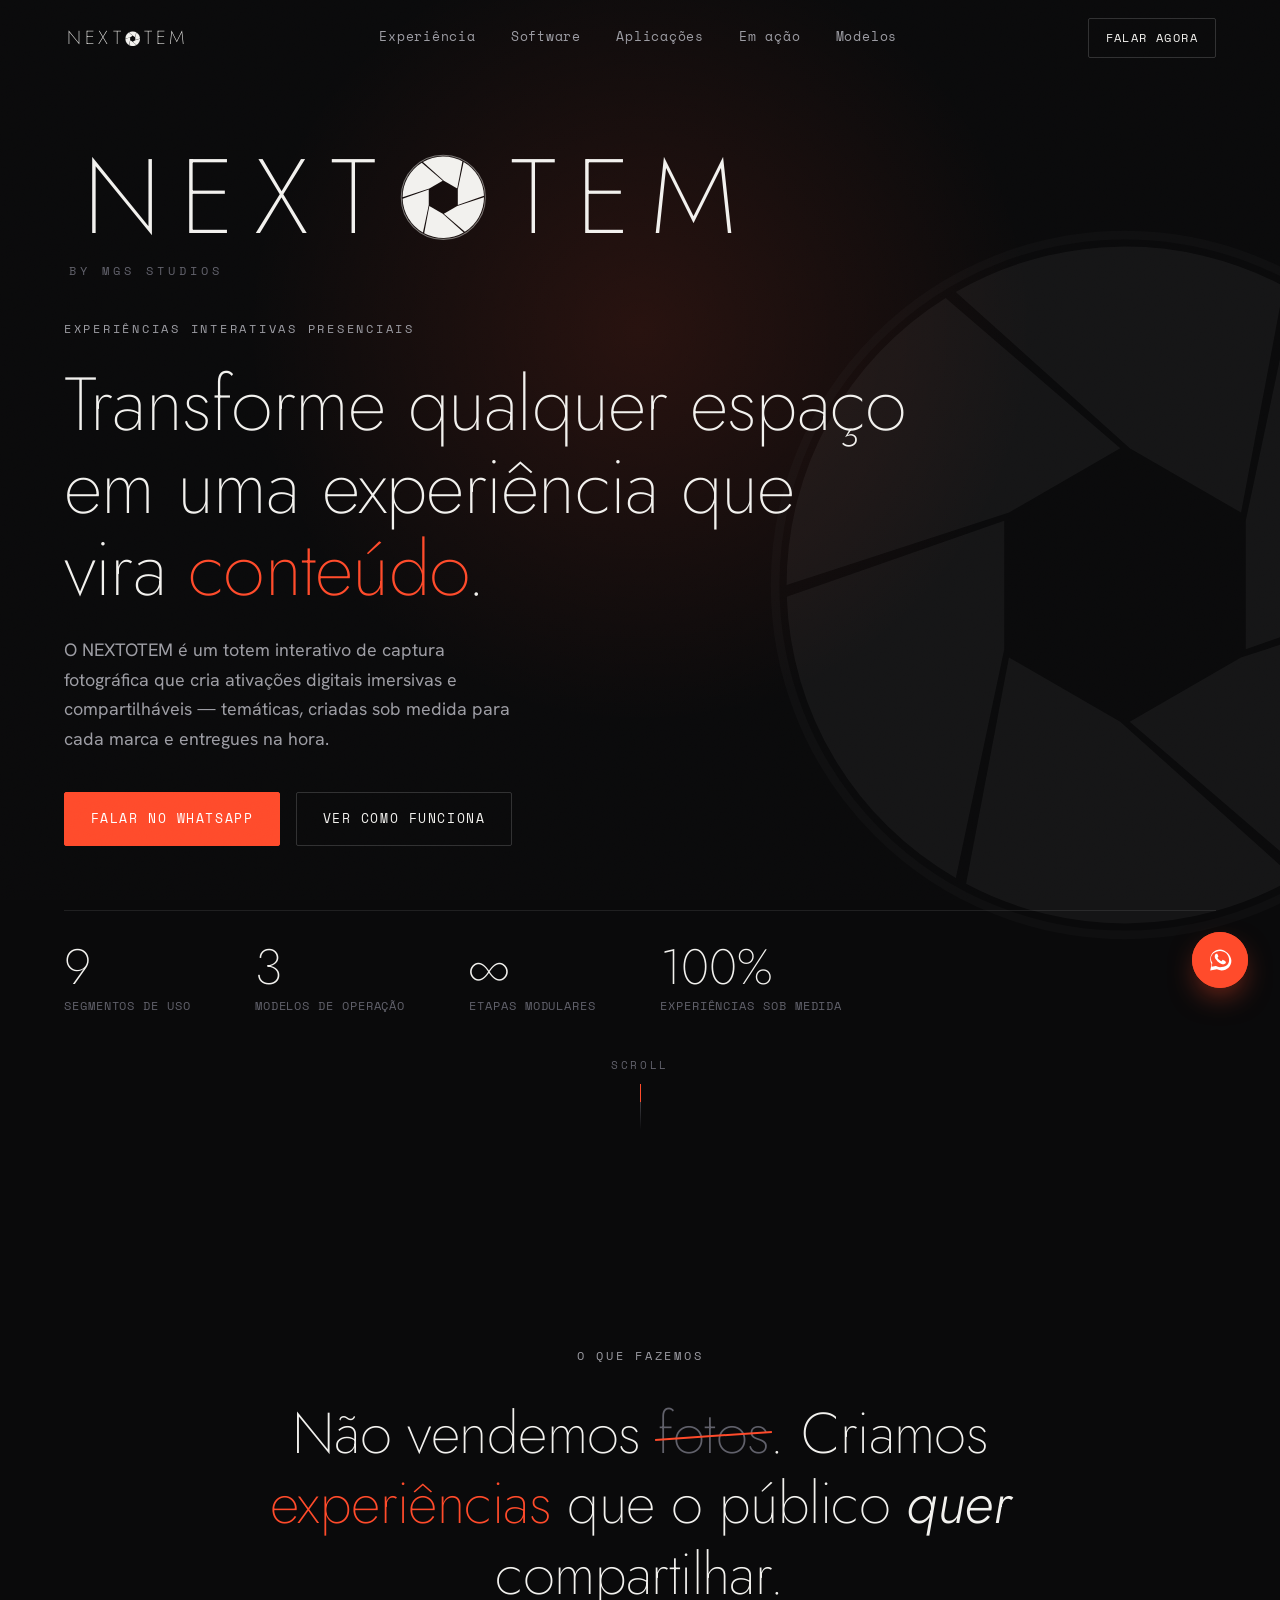
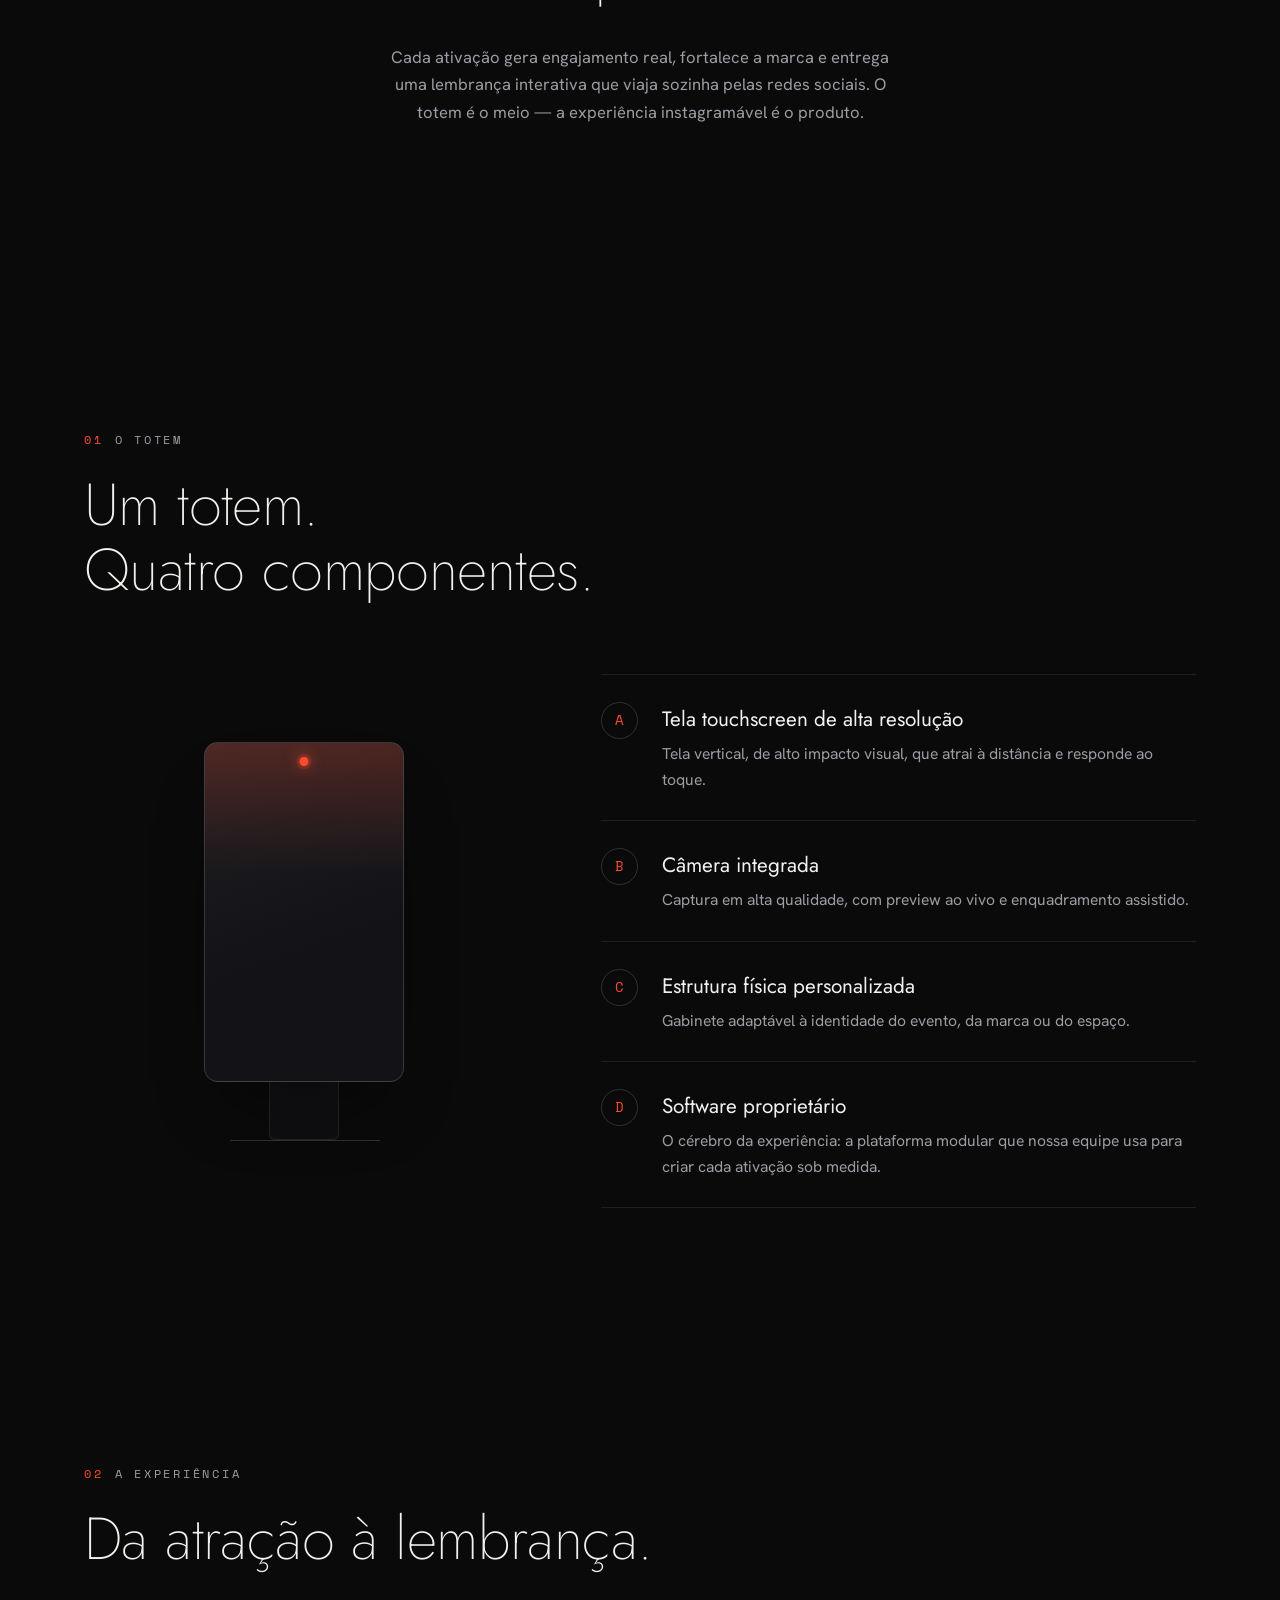
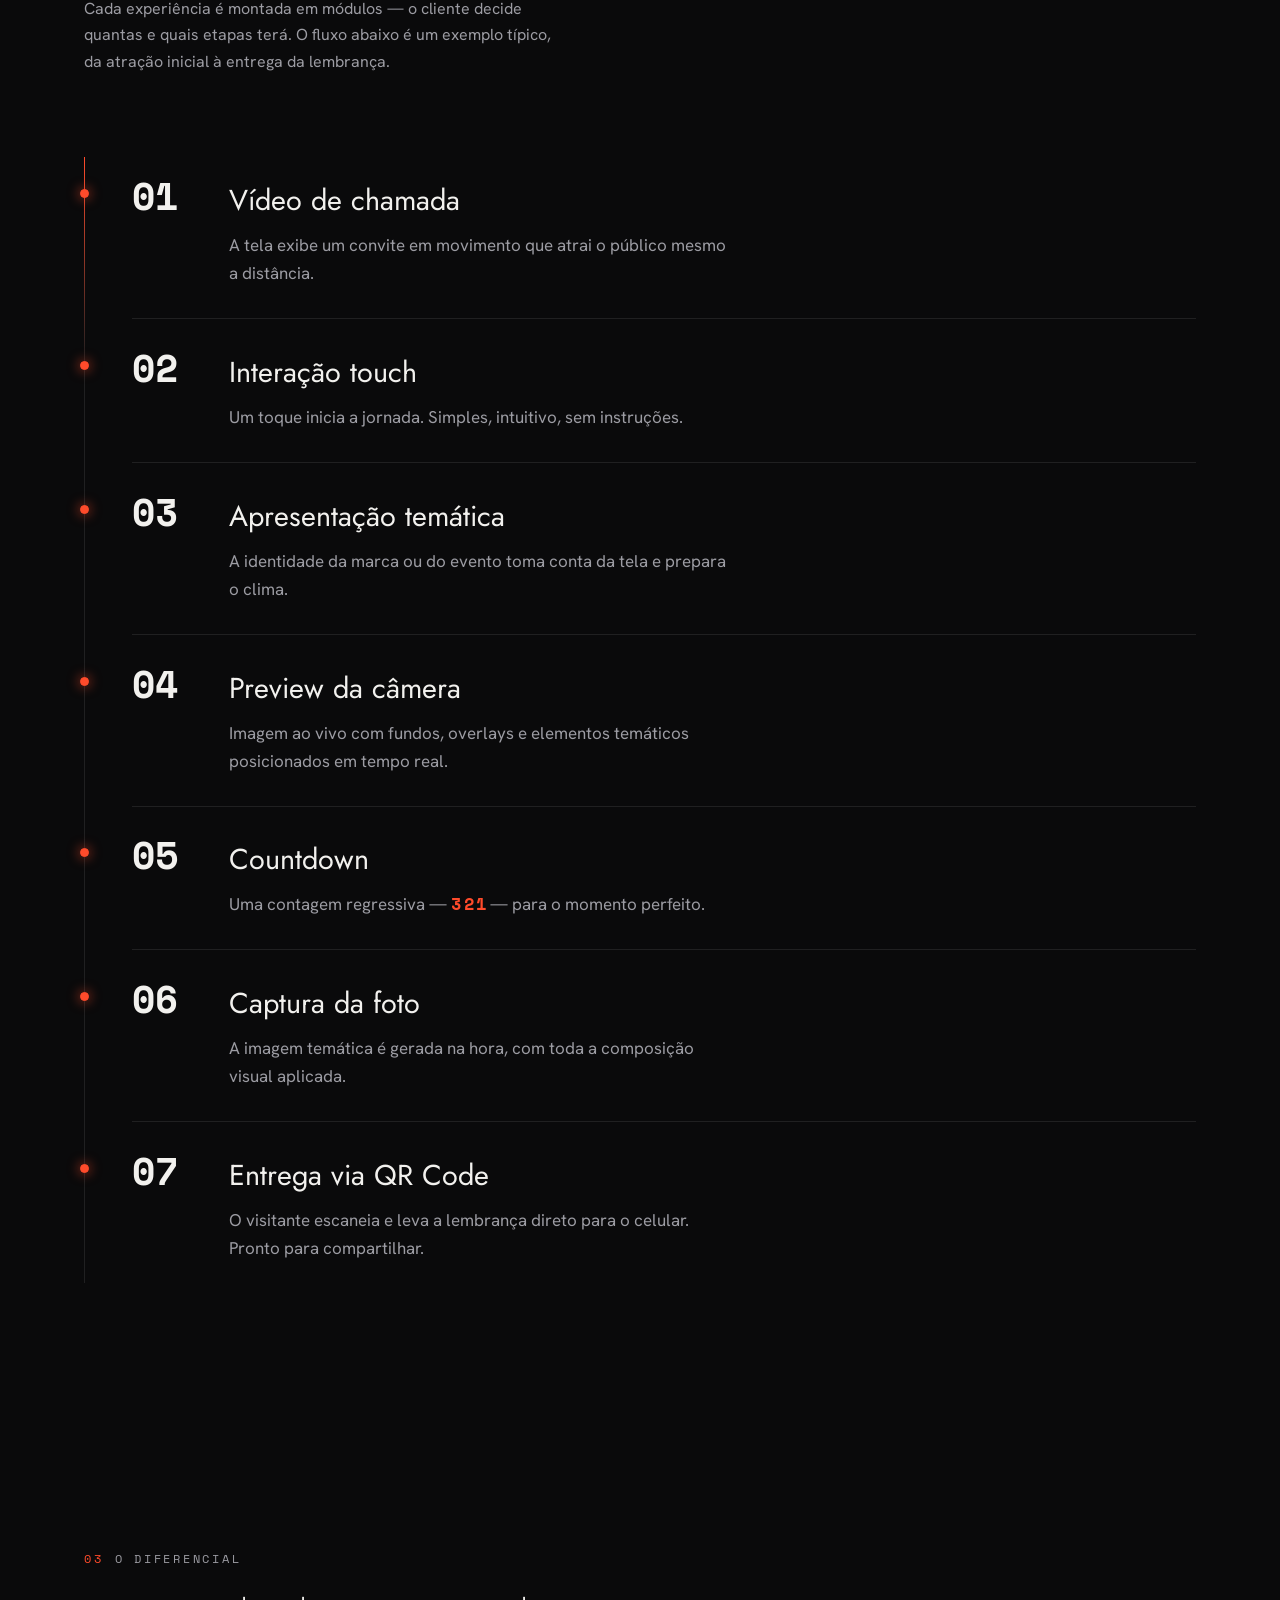
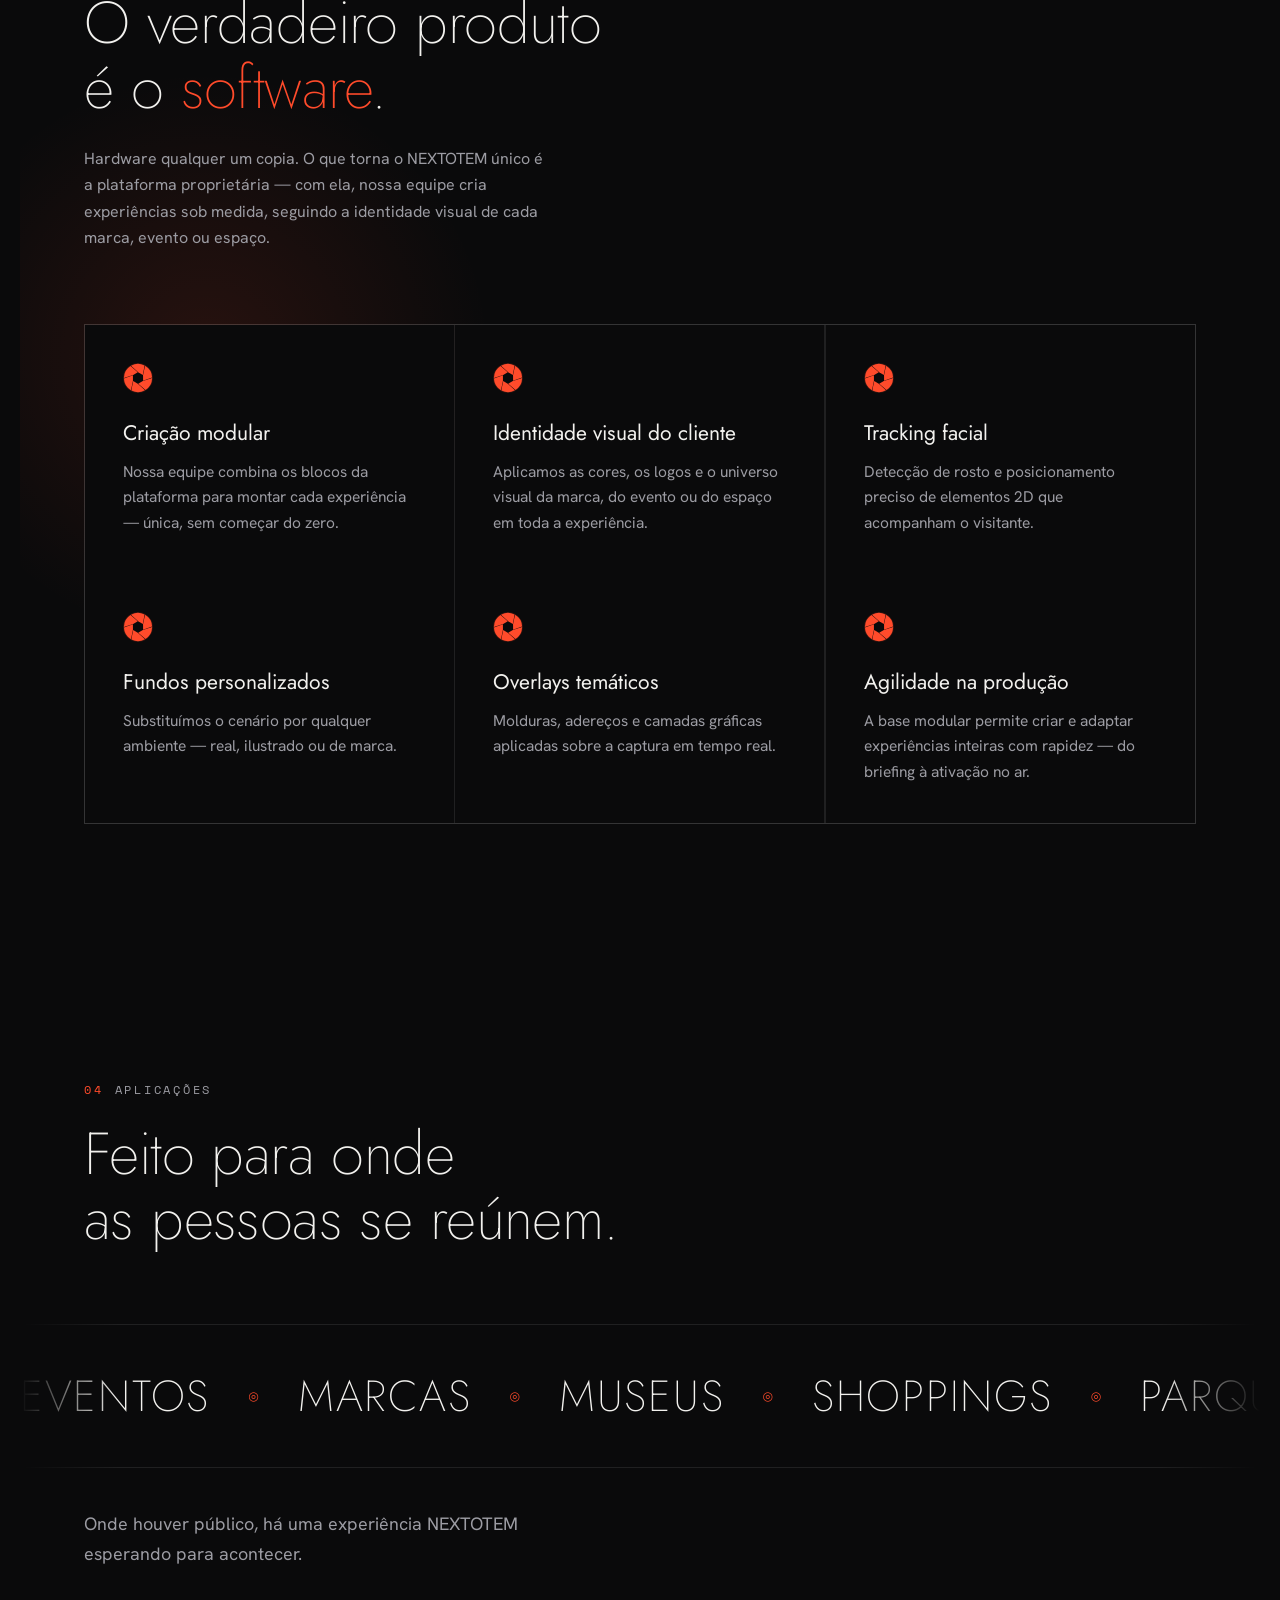
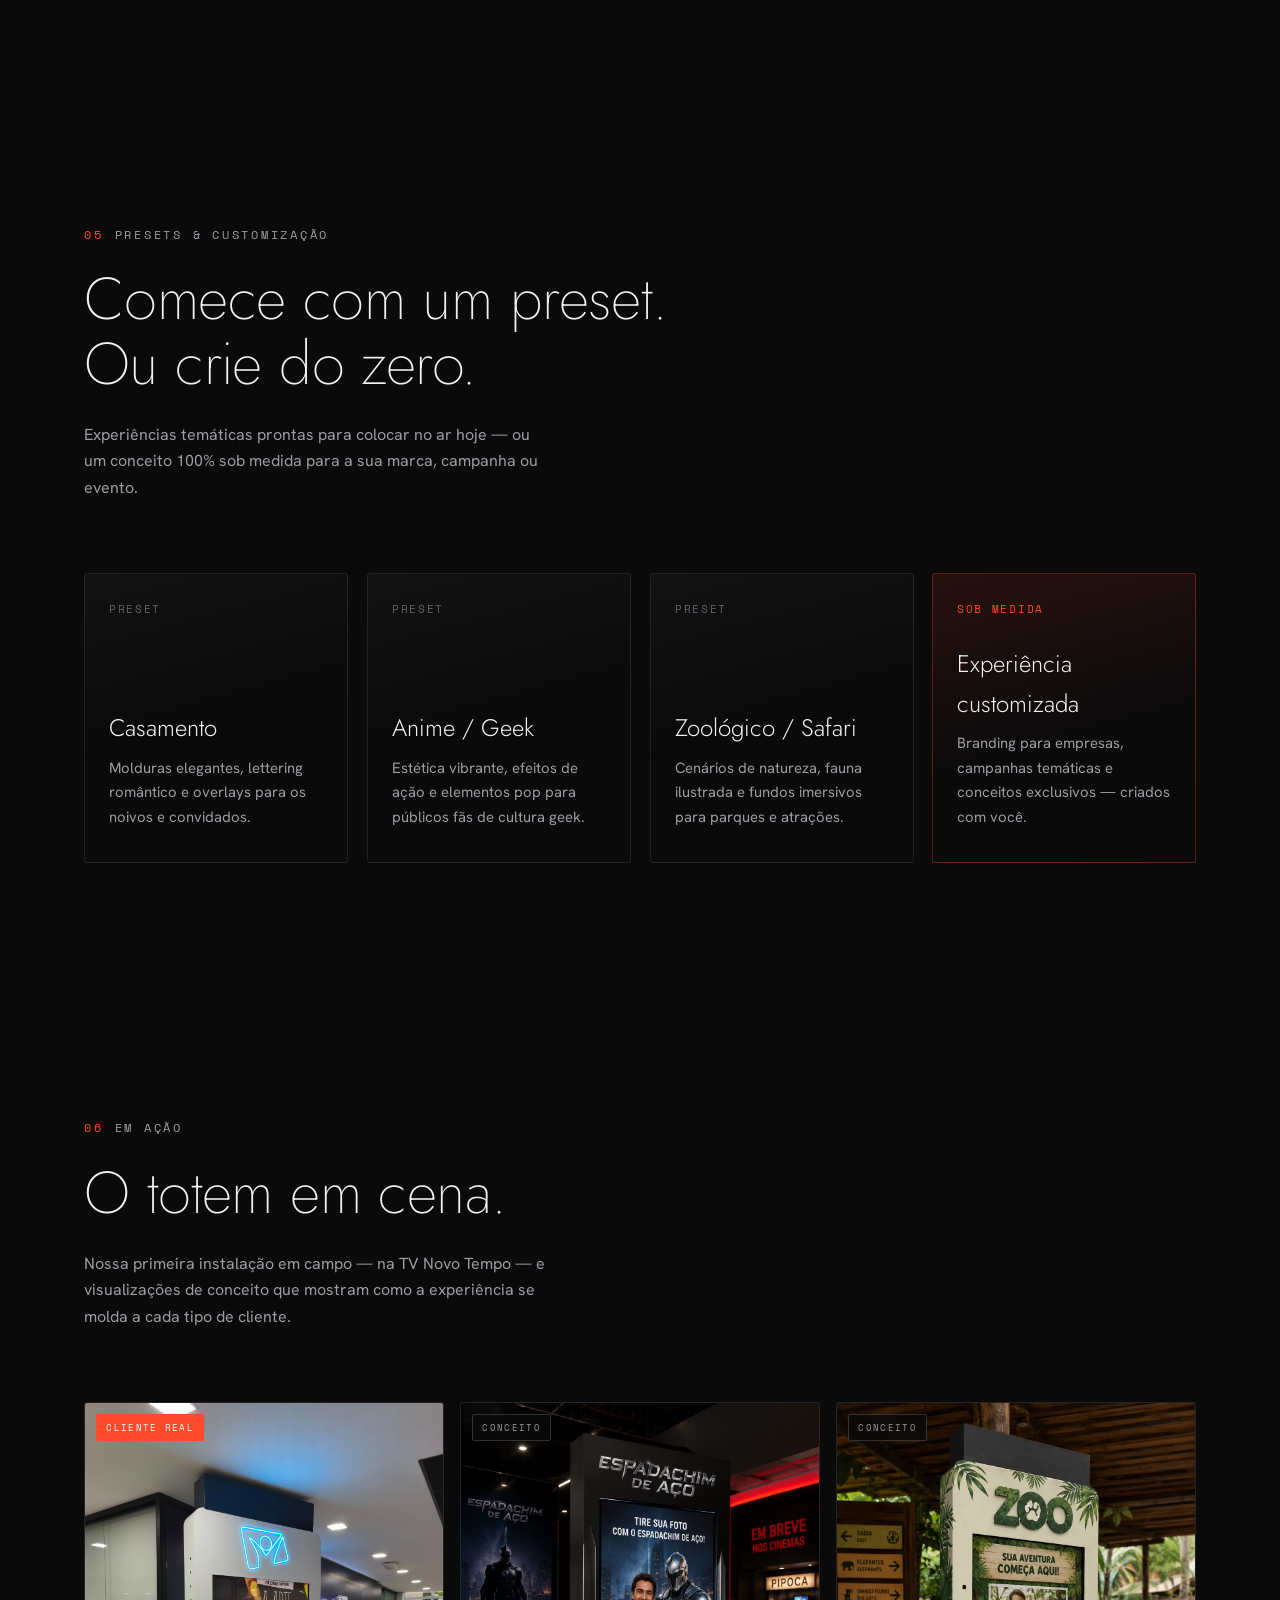
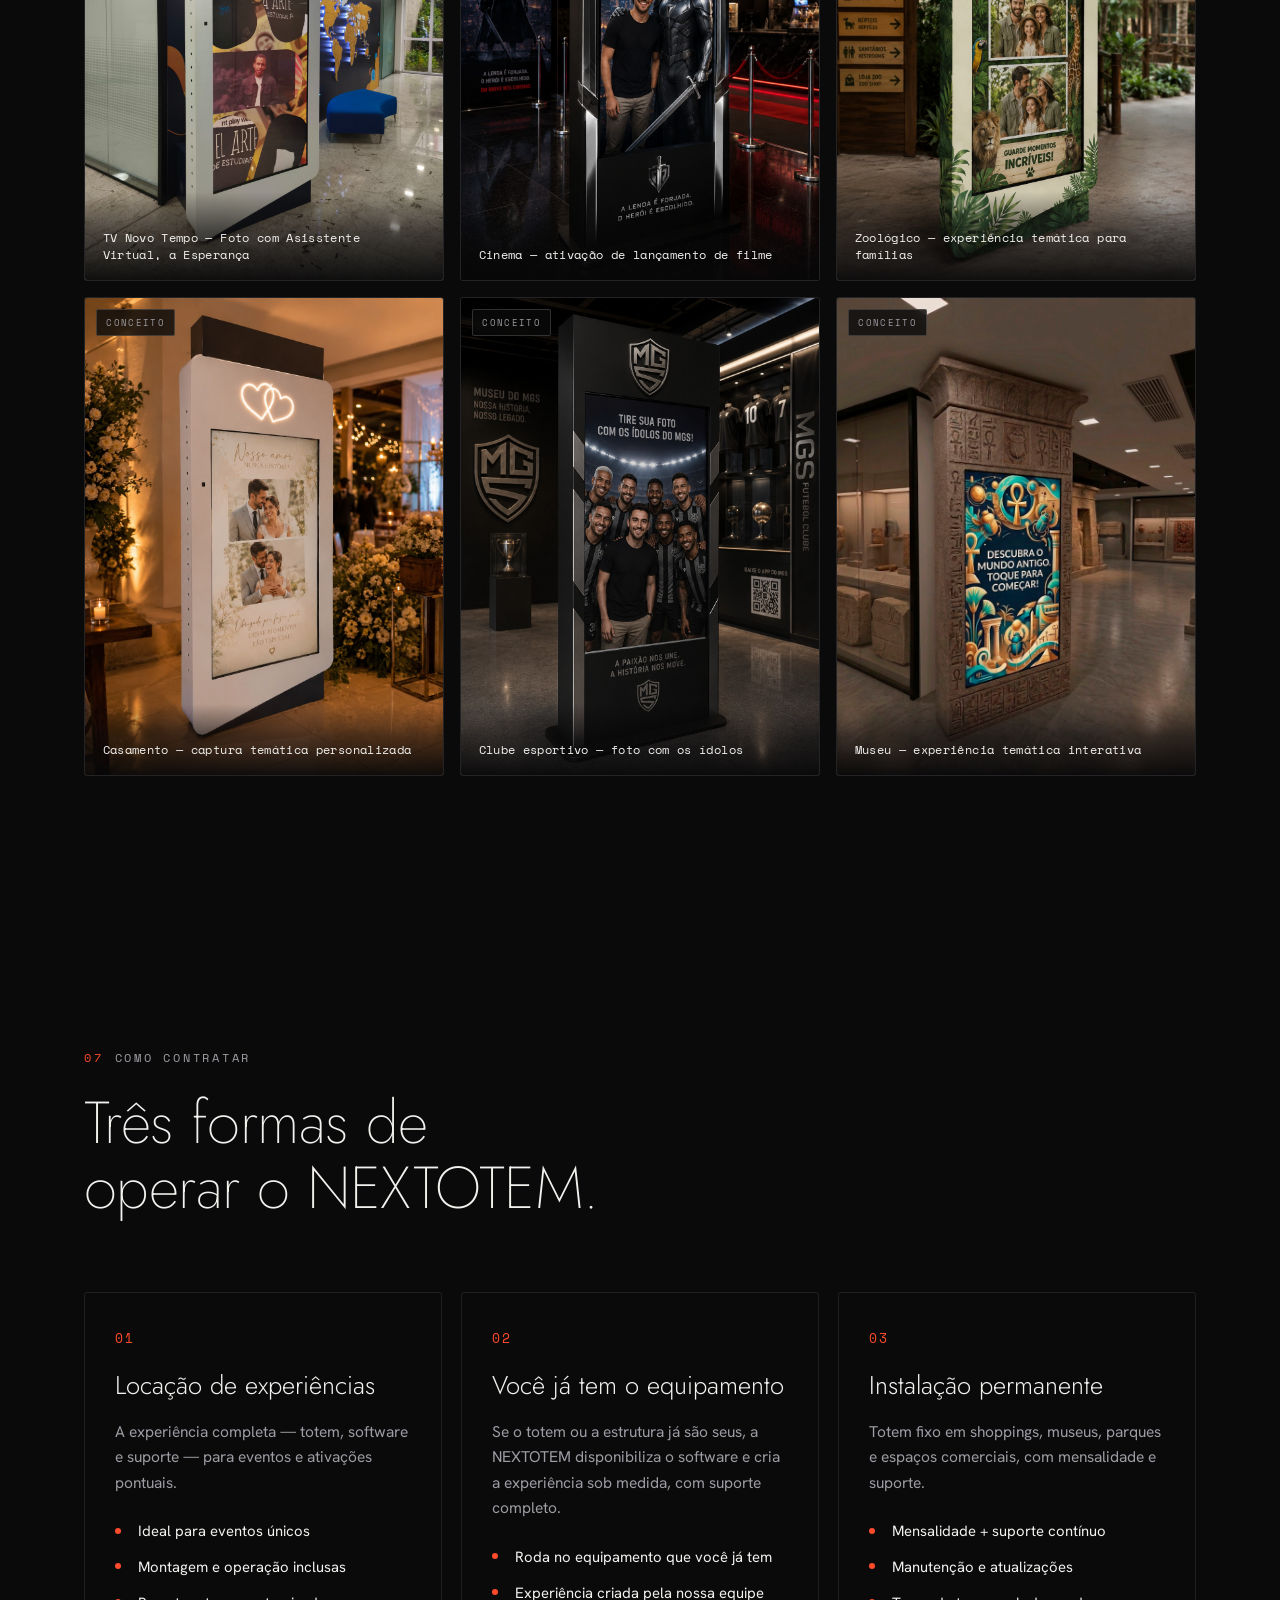
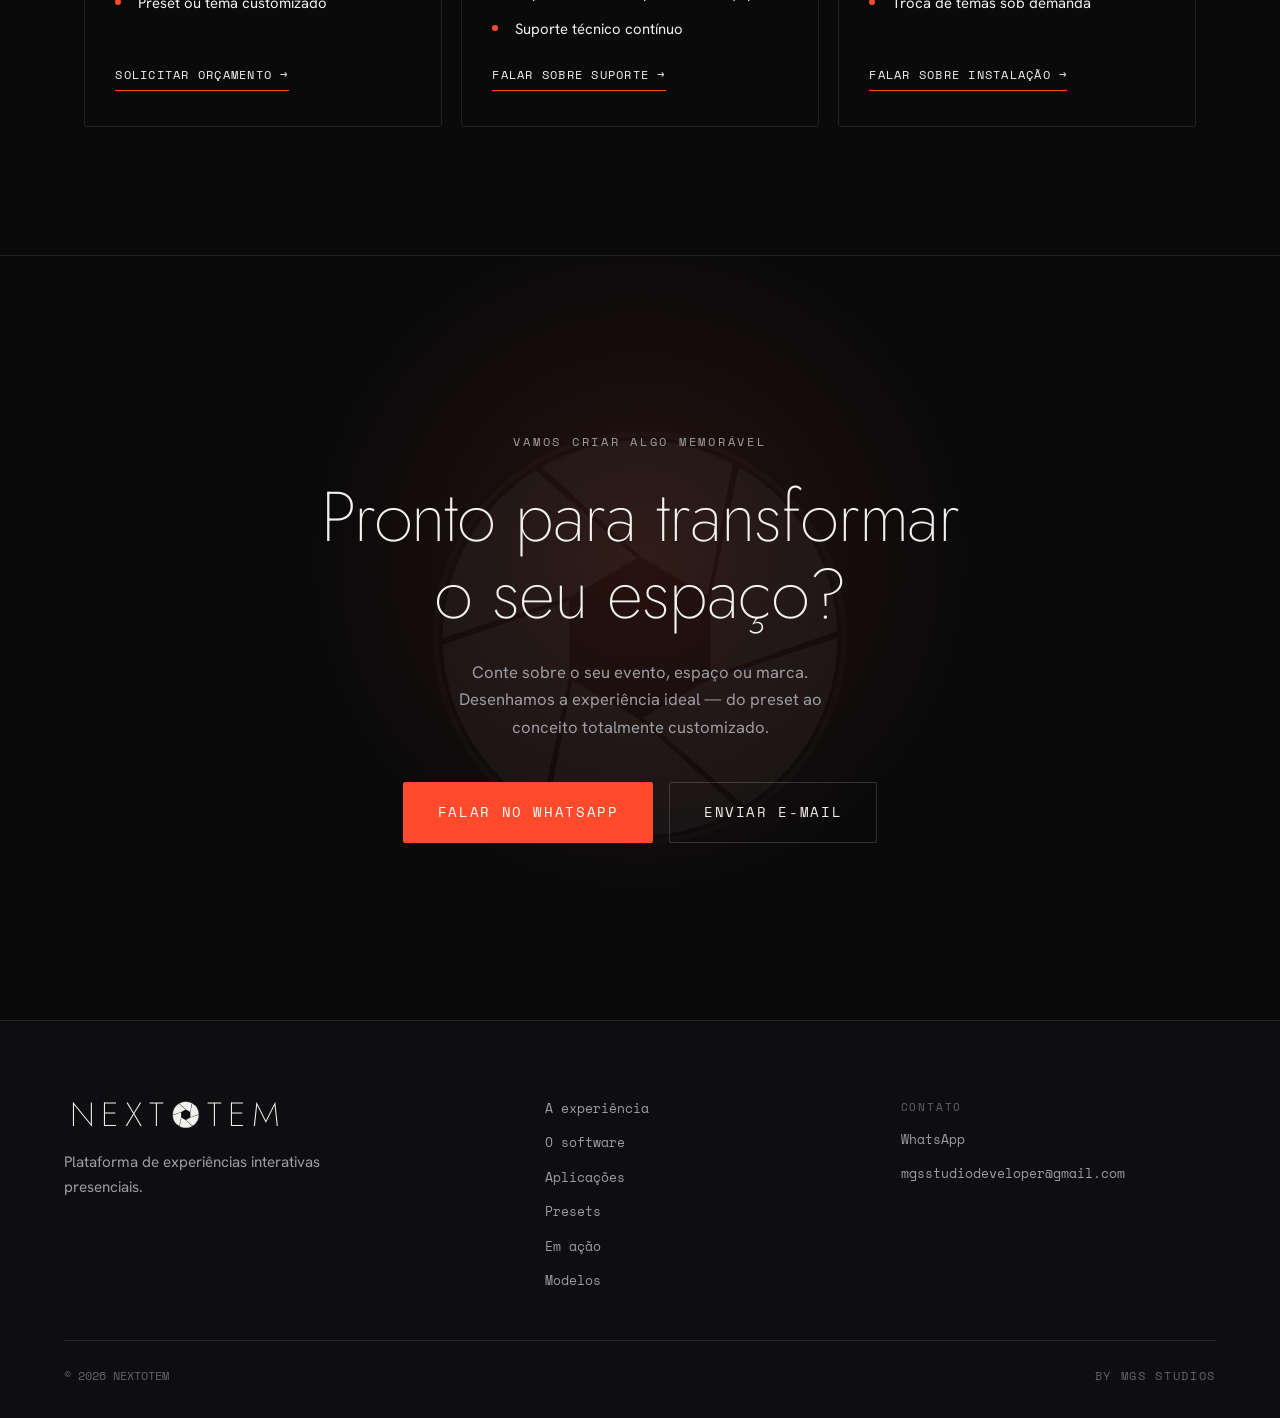
==== commit 761e0c35: "fix" ====
--- a/nextotem/index.html
+++ b/nextotem/index.html
@@ -9,10 +9,9 @@
 
   <!-- Social / compartilhamento -->
   <meta property="og:type" content="website" />
-  <meta property="og:url" content="https://renanmgs.github.io/nextotem/" />
   <meta property="og:title" content="NEXTOTEM — Experiências interativas presenciais" />
   <meta property="og:description" content="Transforme qualquer espaço em uma experiência que vira conteúdo. Totem interativo + software modular de captura fotográfica." />
-  <meta property="og:image" content="https://renanmgs.github.io/nextotem/assets/og-image.png" />
+  <meta property="og:image" content="assets/og-image.png" />
   <meta name="twitter:card" content="summary_large_image" />
 
   <link rel="icon" type="image/svg+xml" href="favicon.svg" />
@@ -129,7 +128,7 @@
       <ul class="hero__stats reveal" data-delay="5">
         <li><strong>9</strong><span>segmentos de uso</span></li>
         <li><strong>3</strong><span>modelos de operação</span></li>
-        <li><strong>7</strong><span>etapas de experiência</span></li>
+        <li><strong>&#8734;</strong><span>etapas modulares</span></li>
         <li><strong>100%</strong><span>experiências sob medida</span></li>
       </ul>
     </div>
@@ -211,12 +210,17 @@
   </section>
 
   <!-- ==========================================================
-       A EXPERIÊNCIA — FLUXO DE 7 PASSOS
+       A EXPERIÊNCIA — FLUXO MODULAR
        ========================================================== -->
   <section class="section flow" id="experiencia">
     <div class="section__head">
       <p class="eyebrow reveal"><span class="num">02</span> A experiência</p>
-      <h2 class="section__title reveal">Da atração à lembrança,<br />em sete passos.</h2>
+      <h2 class="section__title reveal">Da atração à lembrança.</h2>
+      <p class="section__intro reveal">
+        Cada experiência é montada em módulos — o cliente decide quantas e quais
+        etapas terá. O fluxo abaixo é um exemplo típico, da atração inicial à
+        entrega da lembrança.
+      </p>
     </div>
 
     <ol class="flow__steps">
--- a/nextotem/styles.css
+++ b/nextotem/styles.css
@@ -525,7 +525,7 @@
 .anatomy__item p { color: var(--ink-2); font-size: 0.98rem; }
 
 /* ============================================================
-   FLUXO — 7 PASSOS
+   FLUXO MODULAR
    ============================================================ */
 .flow__steps {
   position: relative;
